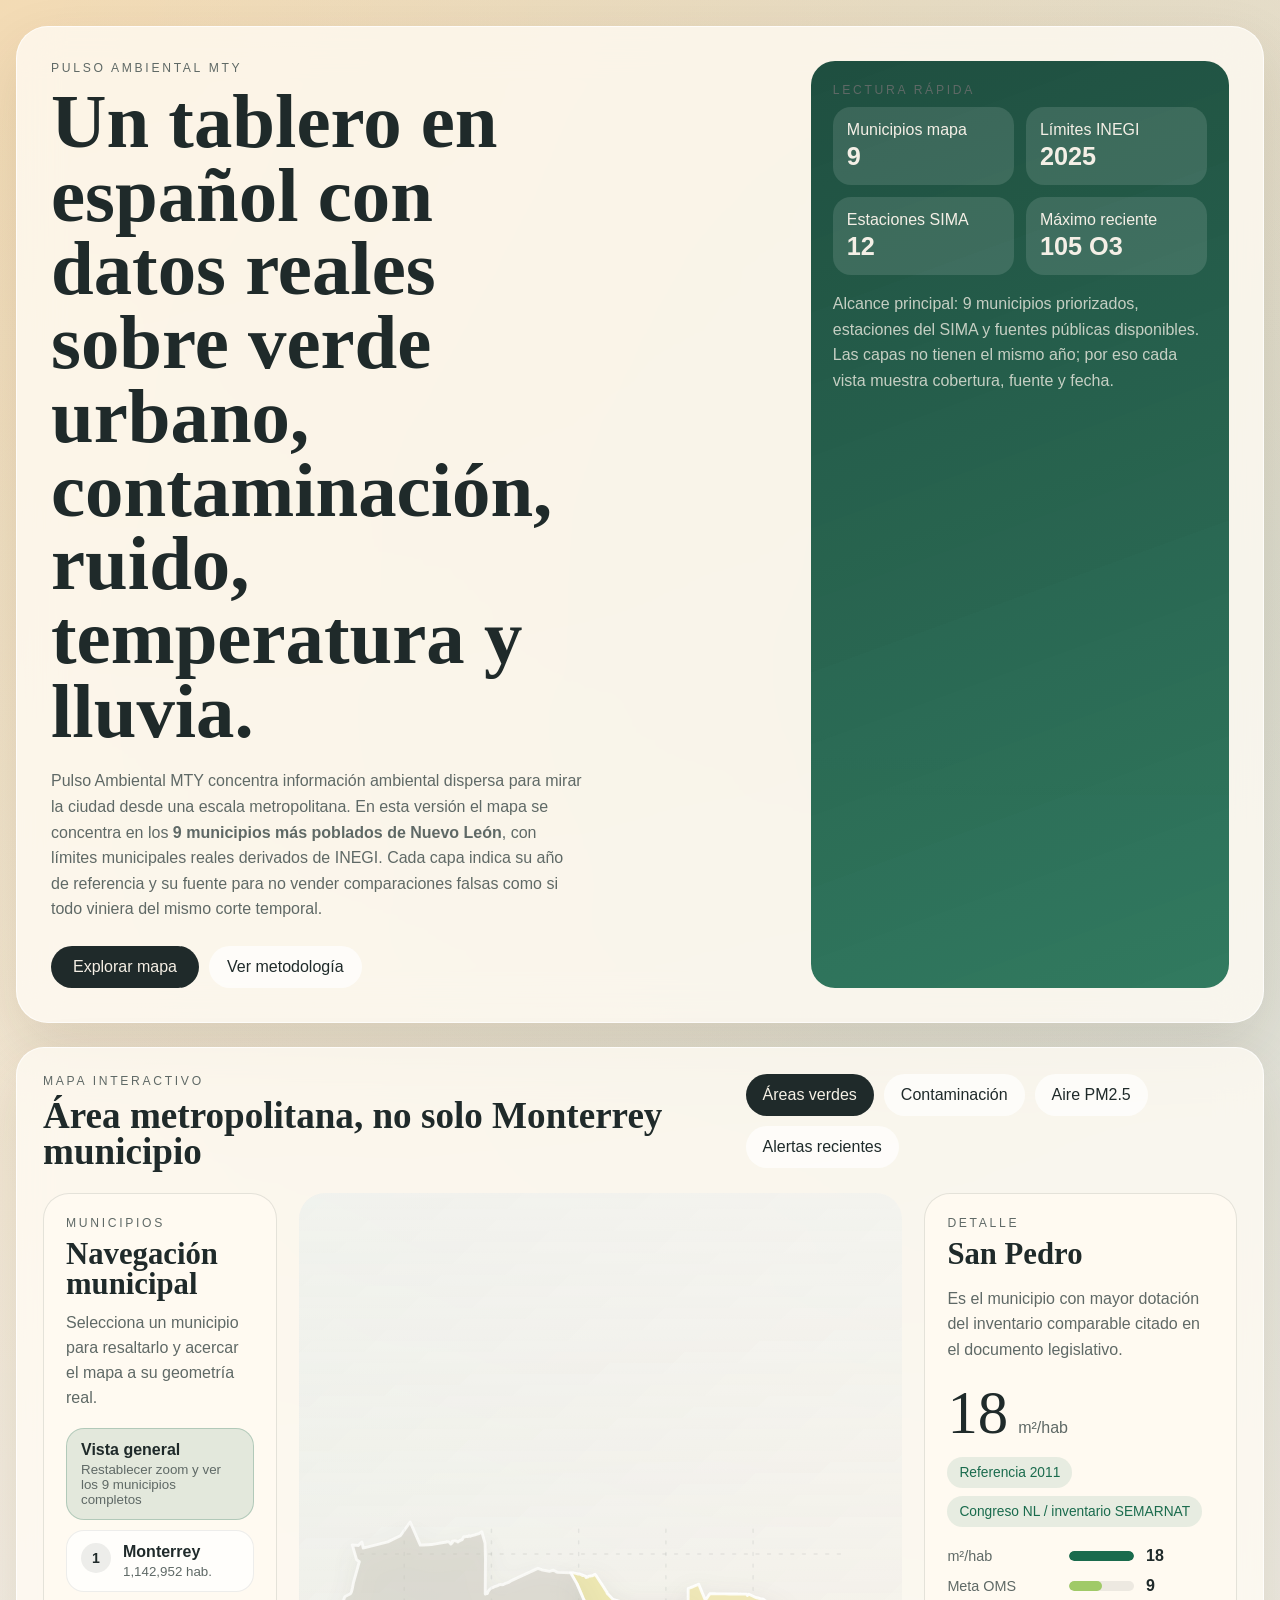
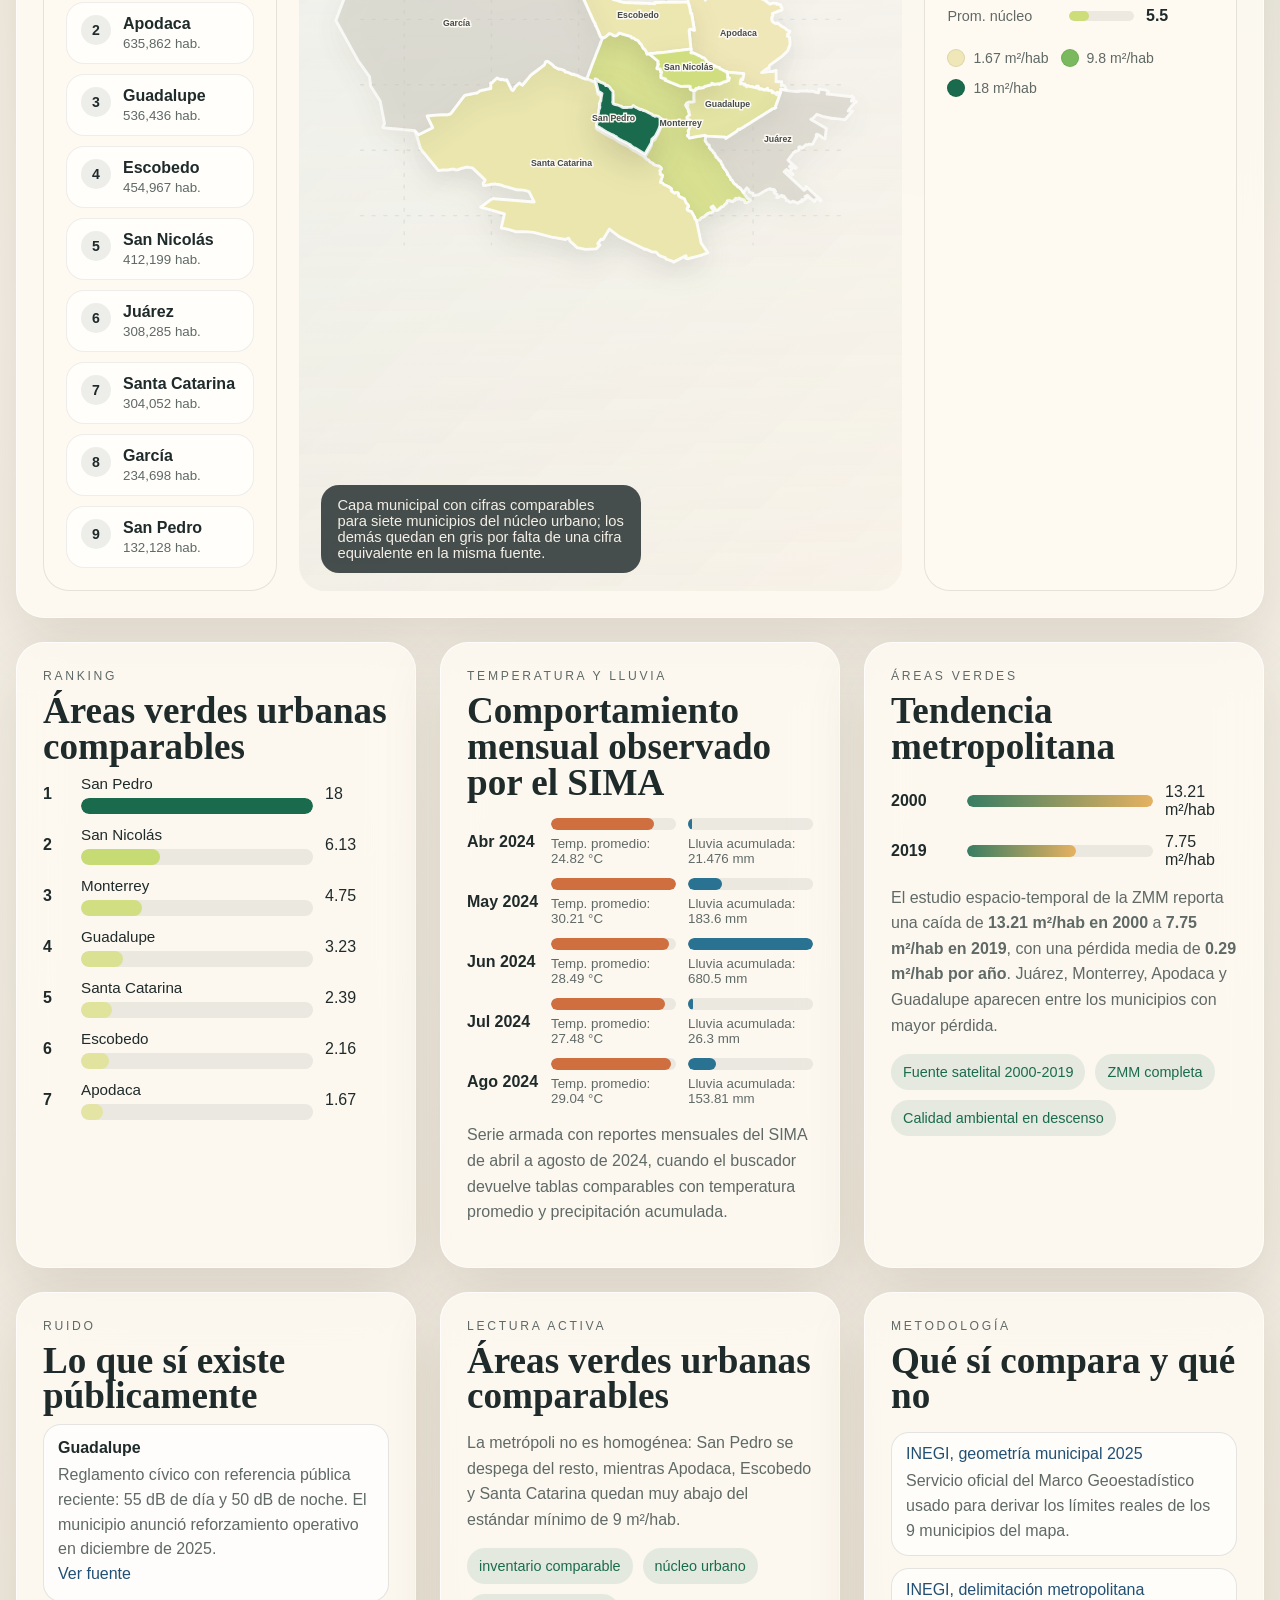
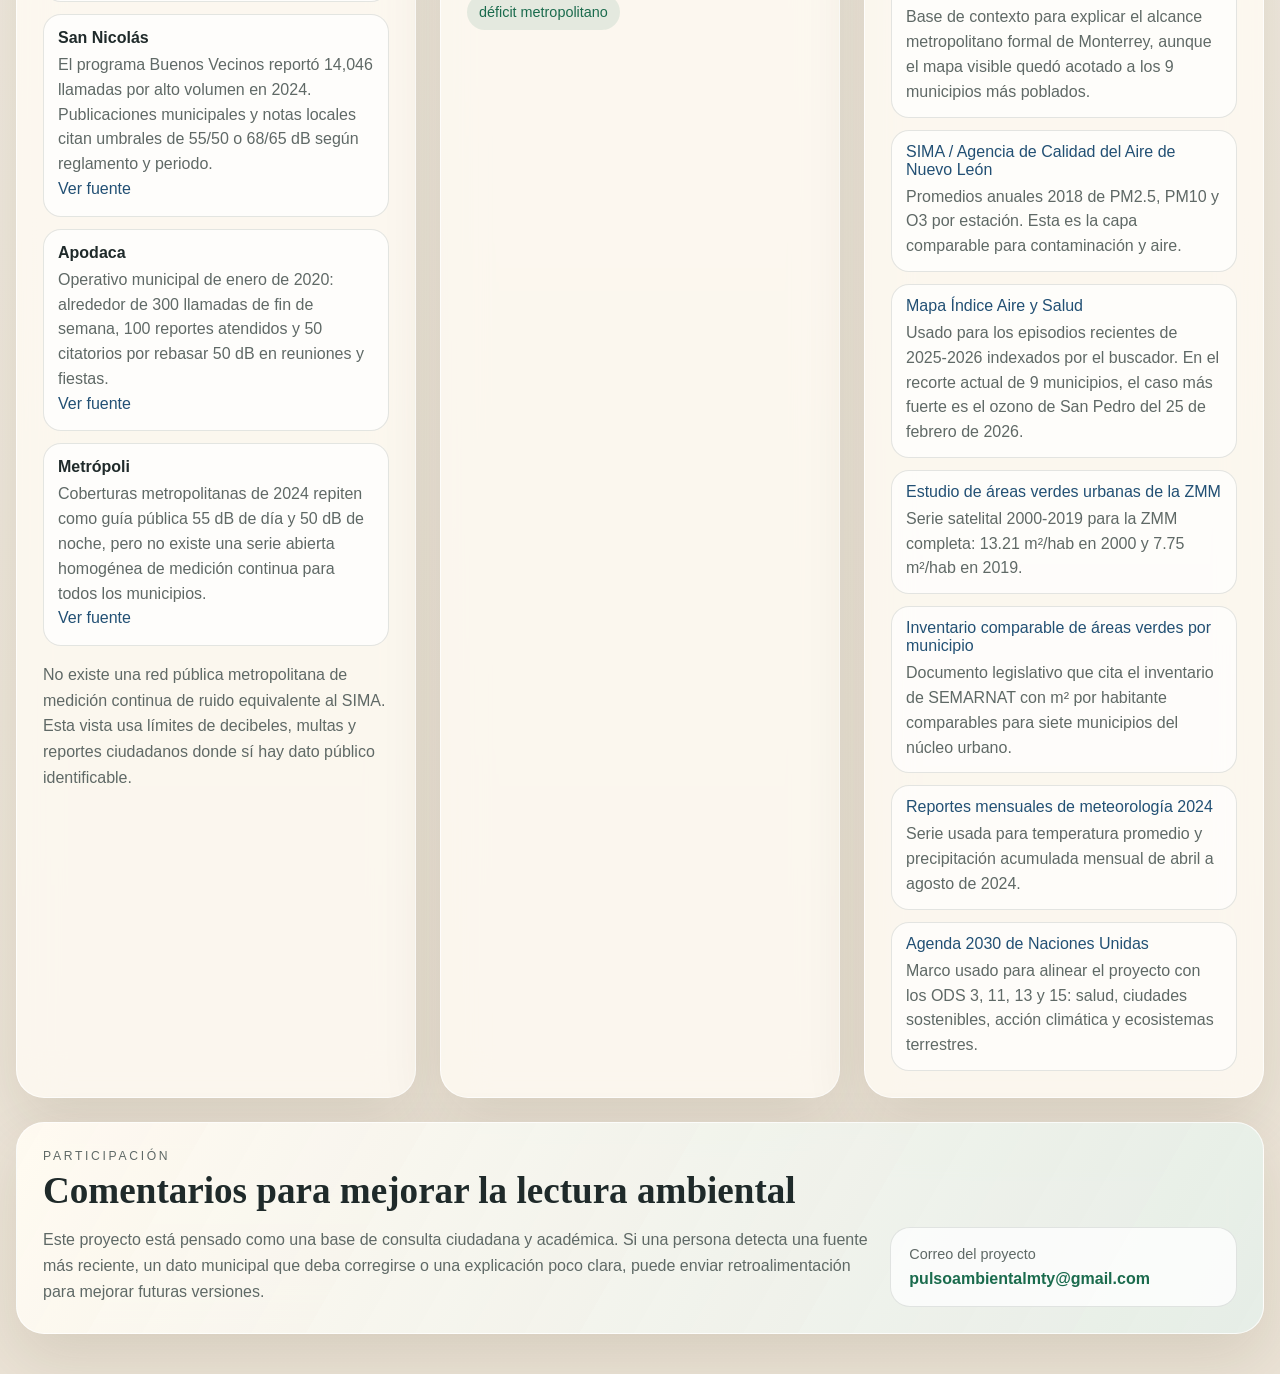
==== index.html @ 2eff6a17 "Publicar Pulso Ambiental MTY" ====
<!DOCTYPE html>
<html lang="es">
  <head>
    <meta charset="UTF-8" />
    <meta name="viewport" content="width=device-width, initial-scale=1.0" />
    <title>Pulso Ambiental MTY</title>
    <link rel="icon" href="data:," />
    <link rel="stylesheet" href="./styles.css" />
  </head>
  <body>
    <div class="page-shell">
      <header class="hero">
        <div class="hero-copy">
          <p class="eyebrow">Pulso Ambiental MTY</p>
          <h1>Un tablero en español con datos reales sobre verde urbano, contaminación, ruido, temperatura y lluvia.</h1>
          <p class="hero-text">
            Pulso Ambiental MTY concentra información ambiental dispersa para mirar la ciudad desde
            una escala metropolitana. En esta versión el mapa se concentra en los
            <strong>9 municipios más poblados de Nuevo León</strong>, con límites municipales reales
            derivados de INEGI. Cada capa indica su año de referencia y su fuente para no vender
            comparaciones falsas como si todo viniera del mismo corte temporal.
          </p>
          <div class="hero-actions">
            <a class="hero-link" href="#mapa">Explorar mapa</a>
            <a class="hero-link hero-link-muted" href="#metodologia">Ver metodología</a>
          </div>
        </div>
        <aside class="hero-panel">
          <p class="panel-label">Lectura rápida</p>
          <div class="snapshot-grid" id="snapshot-grid"></div>
          <p class="snapshot-note">
            Alcance principal: 9 municipios priorizados, estaciones del SIMA y fuentes públicas
            disponibles. Las capas no tienen el mismo año; por eso cada vista muestra cobertura,
            fuente y fecha.
          </p>
        </aside>
      </header>

      <main class="dashboard">
        <section class="card map-section" id="mapa">
          <div class="section-heading">
            <div>
              <p class="section-kicker">Mapa interactivo</p>
              <h2>Área metropolitana, no solo Monterrey municipio</h2>
            </div>
            <div class="metric-switcher">
              <button class="metric-chip is-active" data-layer="greenery">Áreas verdes</button>
              <button class="metric-chip" data-layer="pollution">Contaminación</button>
              <button class="metric-chip" data-layer="air">Aire PM2.5</button>
              <button class="metric-chip" data-layer="alerts">Alertas recientes</button>
            </div>
          </div>

          <div class="map-layout">
            <aside class="municipality-panel">
              <div class="panel-header">
                <p class="section-kicker">Municipios</p>
                <h3>Navegación municipal</h3>
                <p class="panel-copy">
                  Selecciona un municipio para resaltarlo y acercar el mapa a su geometría real.
                </p>
              </div>
              <div class="municipality-list" id="municipality-list"></div>
            </aside>

            <div class="map-frame">
              <svg id="metro-map" viewBox="0 0 780 520" role="img" aria-labelledby="metro-map-title">
                <title id="metro-map-title">
                  Mapa estilizado del área metropolitana de Monterrey con municipios y estaciones del SIMA
                </title>
                <g id="map-viewport">
                  <g class="map-grid">
                    <path d="M60 70 H720" />
                    <path d="M60 160 H720" />
                    <path d="M60 250 H720" />
                    <path d="M60 340 H720" />
                    <path d="M60 430 H720" />
                    <path d="M120 36 V470" />
                    <path d="M240 36 V470" />
                    <path d="M360 36 V470" />
                    <path d="M480 36 V470" />
                    <path d="M600 36 V470" />
                  </g>
                  <g id="municipality-layer"></g>
                  <g id="station-layer"></g>
                  <g id="label-layer"></g>
                </g>
              </svg>
              <div class="map-badge" id="map-badge"></div>
            </div>

            <aside class="detail-panel">
              <div class="detail-header">
                <p class="section-kicker">Detalle</p>
                <h3 id="detail-name"></h3>
                <p id="detail-description"></p>
              </div>
              <div class="detail-value">
                <span id="detail-value"></span>
                <small id="detail-unit"></small>
              </div>
              <div class="detail-meta">
                <div class="meta-chip" id="detail-year"></div>
                <a class="meta-chip meta-link" id="detail-source" href="#" target="_blank" rel="noreferrer">Fuente</a>
              </div>
              <div class="detail-bars" id="detail-bars"></div>
              <div class="legend" id="legend"></div>
            </aside>
          </div>
        </section>

        <section class="insights-grid">
          <article class="card chart-card">
            <div class="section-heading compact">
              <div>
                <p class="section-kicker">Ranking</p>
                <h2 id="ranking-title">Top metropolitano</h2>
              </div>
            </div>
            <div class="rank-list" id="rank-list"></div>
          </article>

          <article class="card chart-card">
            <div class="section-heading compact">
              <div>
                <p class="section-kicker">Temperatura y lluvia</p>
                <h2>Comportamiento mensual observado por el SIMA</h2>
              </div>
            </div>
            <div class="climate-chart" id="climate-chart"></div>
            <p class="chart-note">
              Serie armada con reportes mensuales del SIMA de abril a agosto de 2024, cuando el
              buscador devuelve tablas comparables con temperatura promedio y precipitación acumulada.
            </p>
          </article>

          <article class="card narrative-card">
            <div class="section-heading compact">
              <div>
                <p class="section-kicker">Áreas verdes</p>
                <h2>Tendencia metropolitana</h2>
              </div>
            </div>
            <div class="trend-strip" id="trend-strip"></div>
            <p class="story-copy">
              El estudio espacio-temporal de la ZMM reporta una caída de
              <strong>13.21 m²/hab en 2000</strong> a <strong>7.75 m²/hab en 2019</strong>, con una
              pérdida media de <strong>0.29 m²/hab por año</strong>. Juárez, Monterrey, Apodaca y
              Guadalupe aparecen entre los municipios con mayor pérdida.
            </p>
            <div class="story-tags">
              <span class="story-tag">Fuente satelital 2000-2019</span>
              <span class="story-tag">ZMM completa</span>
              <span class="story-tag">Calidad ambiental en descenso</span>
            </div>
          </article>
        </section>

        <section class="insights-grid secondary-grid">
          <article class="card chart-card">
            <div class="section-heading compact">
              <div>
                <p class="section-kicker">Ruido</p>
                <h2>Lo que sí existe públicamente</h2>
              </div>
            </div>
            <div class="noise-list" id="noise-list"></div>
            <p class="chart-note">
              No existe una red pública metropolitana de medición continua de ruido equivalente al
              SIMA. Esta vista usa límites de decibeles, multas y reportes ciudadanos donde sí hay
              dato público identificable.
            </p>
          </article>

          <article class="card narrative-card">
            <div class="section-heading compact">
              <div>
                <p class="section-kicker">Lectura activa</p>
                <h2 id="story-title">La metrópoli cambia según la capa</h2>
              </div>
            </div>
            <p class="story-copy" id="story-copy"></p>
            <div class="story-tags" id="story-tags"></div>
          </article>

          <article class="card sources-card" id="metodologia">
            <div class="section-heading compact">
              <div>
                <p class="section-kicker">Metodología</p>
              <h2>Qué sí compara y qué no</h2>
              </div>
            </div>
            <ul class="source-list" id="source-list"></ul>
          </article>
        </section>

        <section class="card participation-section" id="participacion">
          <div class="section-heading compact">
            <div>
              <p class="section-kicker">Participación</p>
              <h2>Comentarios para mejorar la lectura ambiental</h2>
            </div>
          </div>
          <div class="participation-grid">
            <p>
              Este proyecto está pensado como una base de consulta ciudadana y académica. Si una
              persona detecta una fuente más reciente, un dato municipal que deba corregirse o una
              explicación poco clara, puede enviar retroalimentación para mejorar futuras versiones.
            </p>
            <div class="contact-card">
              <span>Correo del proyecto</span>
              <a href="mailto:pulsoambientalmty@gmail.com">pulsoambientalmty@gmail.com</a>
            </div>
          </div>
        </section>
      </main>
    </div>

    <script src="./metro9-data.js"></script>
    <script src="./app.js"></script>
  </body>
</html>
---- styles.css ----
:root {
  --bg: #efe7d8;
  --surface: rgba(255, 251, 244, 0.78);
  --surface-strong: #fffaf1;
  --ink: #1f2a2a;
  --muted: #5f6966;
  --line: rgba(34, 48, 45, 0.12);
  --shadow: 0 24px 60px rgba(63, 46, 20, 0.12);
  --forest: #1a6b4d;
  --soil: #bc6d3c;
  --sky: #2a7292;
  --storm: #225074;
}

* {
  box-sizing: border-box;
}

html {
  scroll-behavior: smooth;
}

body {
  margin: 0;
  min-height: 100vh;
  font-family: "Avenir Next", "Trebuchet MS", sans-serif;
  color: var(--ink);
  background:
    radial-gradient(circle at top left, rgba(255, 196, 107, 0.28), transparent 34%),
    radial-gradient(circle at right 15% top 14%, rgba(55, 135, 160, 0.14), transparent 30%),
    linear-gradient(180deg, #efe4d1 0%, #f4efe6 42%, #ebe3d6 100%);
}

a,
button {
  font: inherit;
}

.page-shell {
  width: min(1260px, calc(100% - 32px));
  margin: 0 auto;
  padding: 26px 0 40px;
}

.hero,
.card {
  backdrop-filter: blur(22px);
  -webkit-backdrop-filter: blur(22px);
  background: var(--surface);
  border: 1px solid rgba(255, 255, 255, 0.72);
  box-shadow: var(--shadow);
}

.hero {
  display: grid;
  grid-template-columns: minmax(0, 1.4fr) minmax(300px, 0.8fr);
  gap: 28px;
  padding: 34px;
  border-radius: 32px;
}

.eyebrow,
.section-kicker,
.panel-label {
  margin: 0 0 10px;
  text-transform: uppercase;
  letter-spacing: 0.22em;
  font-size: 0.76rem;
  color: var(--muted);
}

h1,
h2,
h3 {
  margin: 0;
  font-family: "Iowan Old Style", "Palatino Linotype", "Book Antiqua", serif;
  font-weight: 700;
  line-height: 0.96;
}

h1 {
  font-size: clamp(2.8rem, 6vw, 5.1rem);
  max-width: 13ch;
}

h2 {
  font-size: clamp(1.8rem, 2.9vw, 2.6rem);
}

h3 {
  font-size: clamp(1.7rem, 2.4vw, 2.3rem);
}

.hero-text,
.snapshot-note,
.story-copy,
#detail-description,
.chart-note {
  color: var(--muted);
  line-height: 1.6;
}

.hero-text {
  max-width: 60ch;
  margin: 20px 0 0;
}

.hero-actions,
.metric-switcher,
.story-tags {
  display: flex;
  flex-wrap: wrap;
  gap: 10px;
}

.hero-actions {
  margin-top: 24px;
}

.hero-link {
  display: inline-flex;
  align-items: center;
  justify-content: center;
  min-width: 148px;
  padding: 12px 18px;
  border-radius: 999px;
  background: var(--ink);
  color: #f5efe5;
  text-decoration: none;
  transition: transform 180ms ease, opacity 180ms ease;
}

.hero-link:hover,
.hero-link:focus-visible {
  transform: translateY(-1px);
}

.hero-link-muted {
  background: rgba(255, 255, 255, 0.7);
  color: var(--ink);
}

.hero-panel {
  padding: 22px;
  border-radius: 24px;
  background:
    linear-gradient(160deg, rgba(26, 75, 60, 0.98), rgba(32, 111, 83, 0.92)),
    linear-gradient(180deg, rgba(255, 255, 255, 0.14), rgba(255, 255, 255, 0));
  color: #f4efe6;
}

.snapshot-grid {
  display: grid;
  grid-template-columns: repeat(2, minmax(0, 1fr));
  gap: 12px;
}

.snapshot-tile {
  padding: 14px;
  border-radius: 18px;
  background: rgba(255, 255, 255, 0.12);
}

.snapshot-tile strong {
  display: block;
  margin-top: 3px;
  font-size: 1.58rem;
}

.snapshot-note {
  margin-bottom: 0;
  color: rgba(244, 239, 230, 0.78);
}

.dashboard {
  margin-top: 24px;
  display: grid;
  gap: 24px;
}

.card {
  padding: 26px;
  border-radius: 28px;
}

.section-heading {
  display: flex;
  justify-content: space-between;
  gap: 18px;
  align-items: flex-start;
}

.section-heading.compact {
  margin-bottom: 10px;
}

.metric-chip {
  padding: 11px 16px;
  border-radius: 999px;
  border: 1px solid transparent;
  background: rgba(255, 255, 255, 0.7);
  color: var(--ink);
  cursor: pointer;
  transition: transform 180ms ease, background 180ms ease, border-color 180ms ease;
}

.metric-chip:hover,
.metric-chip:focus-visible {
  transform: translateY(-1px);
  border-color: rgba(31, 42, 42, 0.16);
}

.metric-chip.is-active {
  background: var(--ink);
  color: #f6f1e6;
}

.map-layout {
  display: grid;
  grid-template-columns: minmax(220px, 0.42fr) minmax(0, 1.08fr) minmax(300px, 0.56fr);
  gap: 22px;
  margin-top: 24px;
}

.municipality-panel {
  border-radius: 26px;
  padding: 22px;
  background: var(--surface-strong);
  border: 1px solid var(--line);
}

.panel-header {
  margin-bottom: 18px;
}

.panel-copy {
  margin: 12px 0 0;
  color: var(--muted);
  line-height: 1.55;
}

.municipality-list {
  display: grid;
  gap: 10px;
}

.municipality-button {
  display: grid;
  grid-template-columns: 30px minmax(0, 1fr);
  gap: 12px;
  width: 100%;
  padding: 12px 14px;
  border-radius: 18px;
  border: 1px solid rgba(31, 42, 42, 0.08);
  background: rgba(255, 255, 255, 0.72);
  color: var(--ink);
  text-align: left;
  cursor: pointer;
  transition: transform 180ms ease, border-color 180ms ease, background 180ms ease;
}

.municipality-button:hover,
.municipality-button:focus-visible {
  transform: translateY(-1px);
  border-color: rgba(31, 42, 42, 0.18);
}

.municipality-button.is-active {
  background: rgba(26, 107, 77, 0.12);
  border-color: rgba(26, 107, 77, 0.24);
}

.municipality-button.is-overview {
  grid-template-columns: 1fr;
}

.municipality-rank {
  display: inline-flex;
  align-items: center;
  justify-content: center;
  width: 30px;
  height: 30px;
  border-radius: 999px;
  background: rgba(31, 42, 42, 0.08);
  font-size: 0.88rem;
  font-weight: 700;
}

.municipality-meta strong,
.municipality-meta small {
  display: block;
}

.municipality-meta small {
  margin-top: 3px;
  color: var(--muted);
}

.map-frame {
  position: relative;
  min-height: 540px;
  padding: 18px;
  border-radius: 26px;
  background:
    linear-gradient(180deg, rgba(255, 255, 255, 0.48), rgba(255, 255, 255, 0.12)),
    linear-gradient(135deg, rgba(191, 204, 198, 0.4), rgba(232, 221, 201, 0.3));
  overflow: hidden;
}

#metro-map {
  width: 100%;
  height: 100%;
}

#map-viewport {
  transform-origin: 0 0;
  transition: transform 260ms ease;
}

.map-grid path {
  stroke: rgba(40, 46, 45, 0.08);
  stroke-width: 2;
  fill: none;
  stroke-linecap: round;
  stroke-dasharray: 4 12;
}

#municipality-layer path {
  stroke: rgba(255, 255, 255, 0.88);
  stroke-width: 4;
  stroke-linejoin: round;
  cursor: pointer;
  transition: transform 180ms ease, opacity 180ms ease, filter 180ms ease;
  filter: drop-shadow(0 14px 18px rgba(57, 58, 45, 0.12));
}

#municipality-layer path:hover,
#municipality-layer path.is-selected,
#municipality-layer path.is-focused {
  transform: translateY(-4px);
  filter: drop-shadow(0 18px 22px rgba(57, 58, 45, 0.18));
}

#municipality-layer path.is-focused {
  stroke: rgba(31, 42, 42, 0.84);
  stroke-width: 6;
}

#station-layer circle {
  cursor: pointer;
  stroke: rgba(255, 255, 255, 0.95);
  stroke-width: 3;
  filter: drop-shadow(0 10px 18px rgba(31, 42, 42, 0.2));
  transition: transform 180ms ease, opacity 180ms ease;
}

#station-layer circle:hover,
#station-layer circle.is-selected {
  transform: scale(1.1);
}

#station-layer text {
  fill: rgba(31, 42, 42, 0.82);
  font-size: 11px;
  font-weight: 700;
  text-anchor: middle;
  paint-order: stroke;
  stroke: rgba(255, 251, 244, 0.92);
  stroke-width: 3px;
}

#label-layer text {
  fill: rgba(31, 42, 42, 0.84);
  font-size: 12px;
  font-weight: 700;
  text-anchor: middle;
  paint-order: stroke;
  stroke: rgba(255, 251, 244, 0.96);
  stroke-width: 4px;
}

.map-badge {
  position: absolute;
  left: 22px;
  bottom: 18px;
  max-width: 320px;
  padding: 12px 16px;
  border-radius: 18px;
  background: rgba(31, 42, 42, 0.82);
  color: #f4efe6;
  font-size: 0.92rem;
}

.detail-panel {
  border-radius: 26px;
  padding: 22px;
  background: var(--surface-strong);
  border: 1px solid var(--line);
}

.detail-value {
  display: flex;
  align-items: baseline;
  gap: 10px;
  margin: 20px 0 14px;
}

#detail-value {
  font-family: "Iowan Old Style", "Palatino Linotype", "Book Antiqua", serif;
  font-size: 3.8rem;
  line-height: 1;
}

#detail-unit {
  font-size: 1rem;
  color: var(--muted);
}

.detail-meta {
  display: flex;
  flex-wrap: wrap;
  gap: 8px;
  margin-bottom: 20px;
}

.meta-chip {
  padding: 8px 12px;
  border-radius: 999px;
  background: rgba(26, 107, 77, 0.1);
  color: var(--forest);
  font-size: 0.86rem;
}

.meta-link {
  text-decoration: none;
}

.detail-bars {
  display: grid;
  gap: 12px;
}

.metric-row {
  display: grid;
  grid-template-columns: 110px minmax(0, 1fr) 68px;
  gap: 12px;
  align-items: center;
}

.metric-row span {
  font-size: 0.9rem;
  color: var(--muted);
}

.bar-track {
  height: 10px;
  border-radius: 999px;
  background: rgba(28, 45, 40, 0.08);
  overflow: hidden;
}

.bar-fill {
  height: 100%;
  border-radius: inherit;
}

.legend {
  margin-top: 24px;
  display: flex;
  gap: 12px;
  align-items: center;
  flex-wrap: wrap;
}

.legend-step {
  display: flex;
  align-items: center;
  gap: 8px;
  color: var(--muted);
  font-size: 0.88rem;
}

.legend-swatch {
  width: 18px;
  height: 18px;
  border-radius: 999px;
  border: 1px solid rgba(0, 0, 0, 0.08);
}

.insights-grid {
  display: grid;
  grid-template-columns: repeat(3, minmax(0, 1fr));
  gap: 24px;
}

.secondary-grid .sources-card {
  min-height: 100%;
}

.rank-list,
.noise-list,
.source-list {
  display: grid;
  gap: 12px;
}

.rank-item {
  display: grid;
  grid-template-columns: 26px minmax(0, 1fr) 64px;
  gap: 12px;
  align-items: center;
}

.rank-meta {
  display: grid;
  gap: 6px;
}

.rank-meta span {
  color: var(--ink);
  font-size: 0.95rem;
}

.rank-bar {
  height: 16px;
  border-radius: 999px;
  background: rgba(28, 45, 40, 0.08);
  overflow: hidden;
}

.rank-bar-fill {
  height: 100%;
  border-radius: inherit;
}

.climate-chart {
  margin-top: 18px;
  display: grid;
  gap: 12px;
}

.climate-row {
  display: grid;
  grid-template-columns: 72px 1fr;
  gap: 12px;
  align-items: center;
}

.climate-bars {
  display: grid;
  grid-template-columns: minmax(0, 1fr) minmax(0, 1fr);
  gap: 12px;
}

.climate-bar {
  display: grid;
  gap: 6px;
}

.climate-bar-track {
  height: 12px;
  border-radius: 999px;
  background: rgba(28, 45, 40, 0.08);
  overflow: hidden;
}

.climate-bar-fill {
  height: 100%;
  border-radius: inherit;
}

.climate-bar small {
  color: var(--muted);
}

.trend-strip {
  margin-top: 18px;
  display: grid;
  gap: 14px;
}

.trend-step {
  display: grid;
  grid-template-columns: 64px 1fr 72px;
  gap: 12px;
  align-items: center;
}

.trend-line {
  position: relative;
  height: 12px;
  border-radius: 999px;
  background: rgba(28, 45, 40, 0.08);
  overflow: hidden;
}

.trend-line::after {
  content: "";
  position: absolute;
  inset: 0;
  width: var(--fill-width);
  background: linear-gradient(90deg, rgba(26, 107, 77, 0.86), rgba(229, 168, 76, 0.86));
  border-radius: inherit;
}

.noise-card {
  padding: 14px;
  border-radius: 18px;
  background: rgba(255, 255, 255, 0.7);
  border: 1px solid var(--line);
}

.noise-card strong {
  display: block;
  margin-bottom: 6px;
}

.noise-card p {
  margin: 0;
  color: var(--muted);
  line-height: 1.55;
}

.noise-card a {
  color: var(--storm);
  text-decoration: none;
}

.story-tag {
  padding: 10px 12px;
  border-radius: 999px;
  background: rgba(26, 107, 77, 0.1);
  color: var(--forest);
  font-size: 0.9rem;
}

.source-list {
  margin: 18px 0 0;
  padding: 0;
  list-style: none;
}

.source-list li {
  padding: 12px 14px;
  border-radius: 18px;
  background: rgba(255, 255, 255, 0.66);
  border: 1px solid var(--line);
}

.source-list a {
  color: var(--storm);
  text-decoration: none;
}

.source-list p {
  margin: 6px 0 0;
  color: var(--muted);
  line-height: 1.55;
}

.participation-section {
  background:
    linear-gradient(120deg, rgba(255, 250, 241, 0.88), rgba(224, 235, 229, 0.78)),
    var(--surface);
}

.participation-grid {
  display: grid;
  grid-template-columns: minmax(0, 1fr) minmax(260px, 0.42fr);
  gap: 22px;
  align-items: stretch;
  margin-top: 18px;
}

.participation-grid p {
  margin: 0;
  color: var(--muted);
  line-height: 1.65;
}

.contact-card {
  display: grid;
  gap: 8px;
  align-content: center;
  padding: 18px;
  border-radius: 20px;
  background: rgba(255, 255, 255, 0.76);
  border: 1px solid var(--line);
}

.contact-card span {
  color: var(--muted);
  font-size: 0.9rem;
}

.contact-card a {
  color: var(--forest);
  font-weight: 700;
  text-decoration: none;
  overflow-wrap: anywhere;
}

@media (max-width: 1100px) {
  .hero,
  .map-layout,
  .insights-grid,
  .participation-grid {
    grid-template-columns: 1fr;
  }
}

@media (max-width: 700px) {
  .page-shell {
    width: min(100% - 20px, 1260px);
    padding-top: 18px;
  }

  .hero,
  .card {
    padding: 20px;
    border-radius: 24px;
  }

  .map-frame {
    min-height: 340px;
    padding: 10px;
  }

  #detail-value {
    font-size: 3rem;
  }

  .metric-row,
  .rank-item {
    grid-template-columns: 88px minmax(0, 1fr) 56px;
  }

  .climate-row {
    grid-template-columns: 1fr;
  }

  .climate-bars {
    grid-template-columns: 1fr;
  }
}
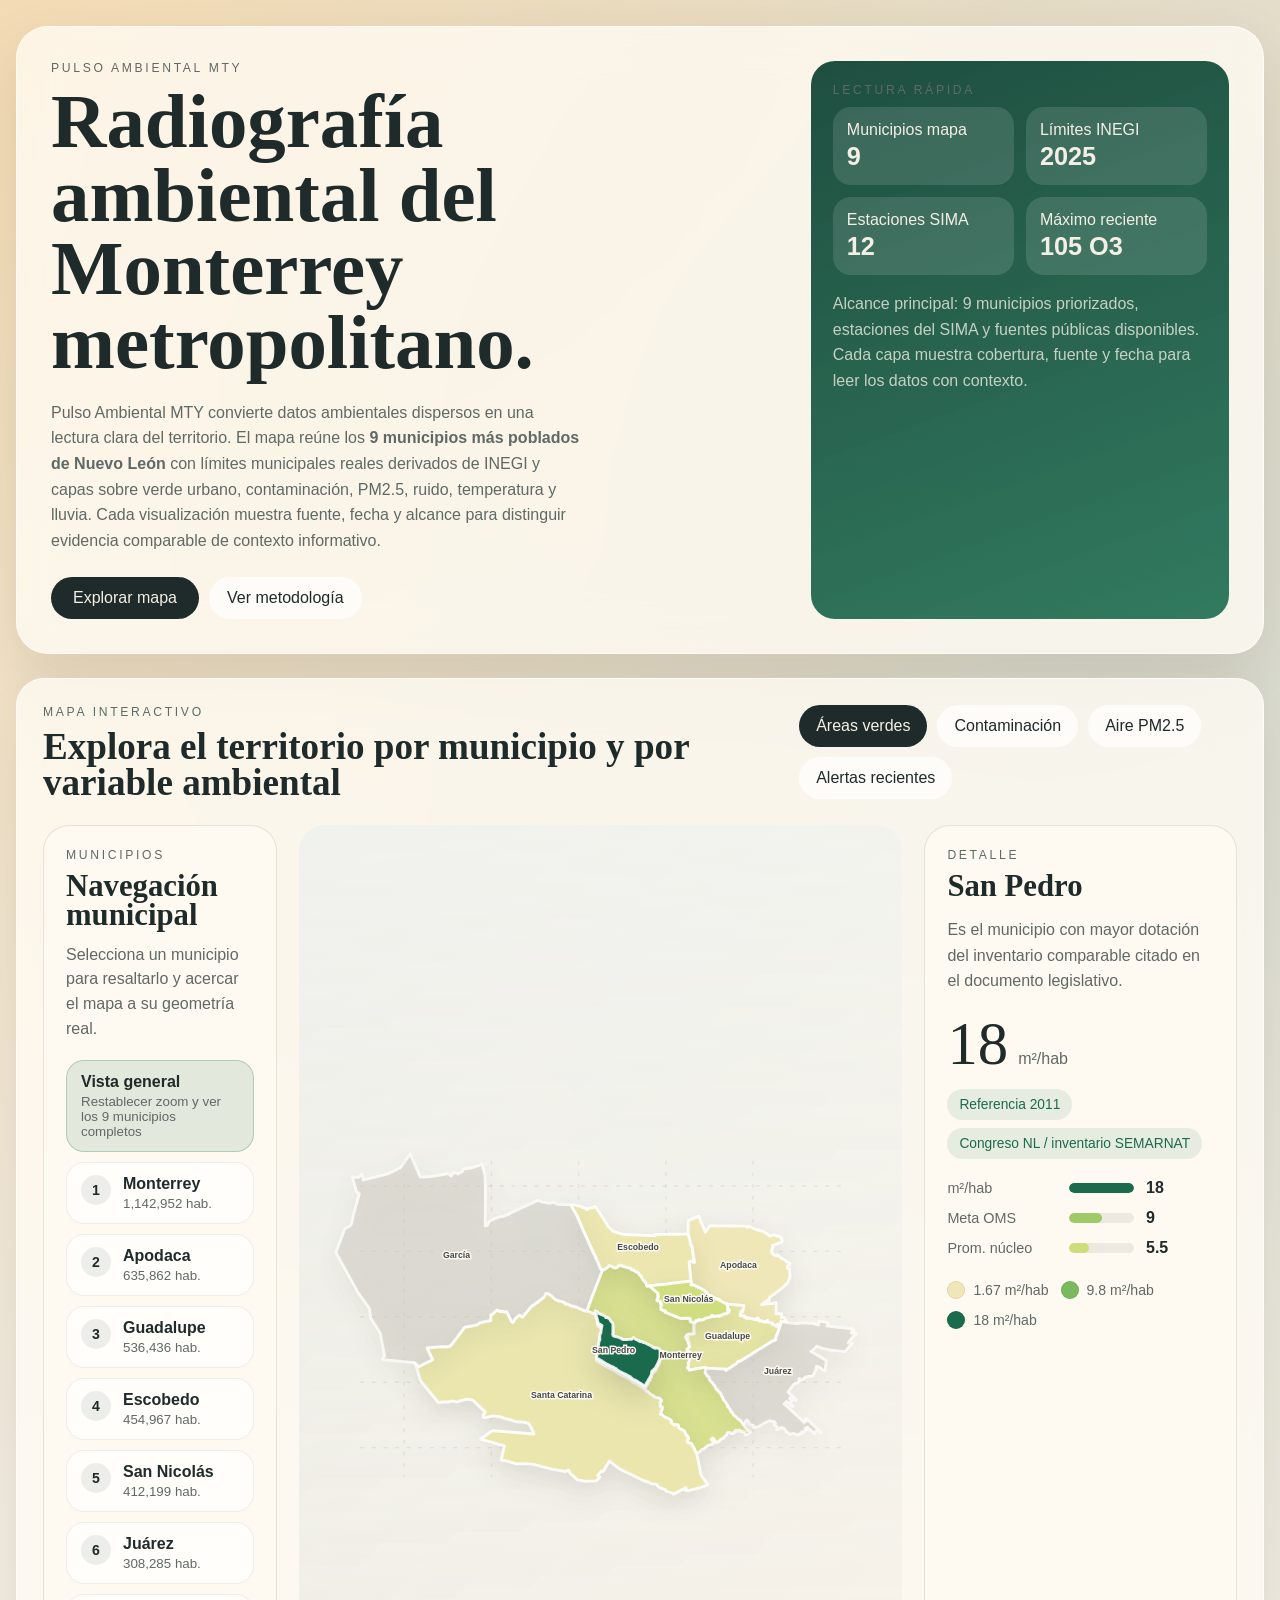
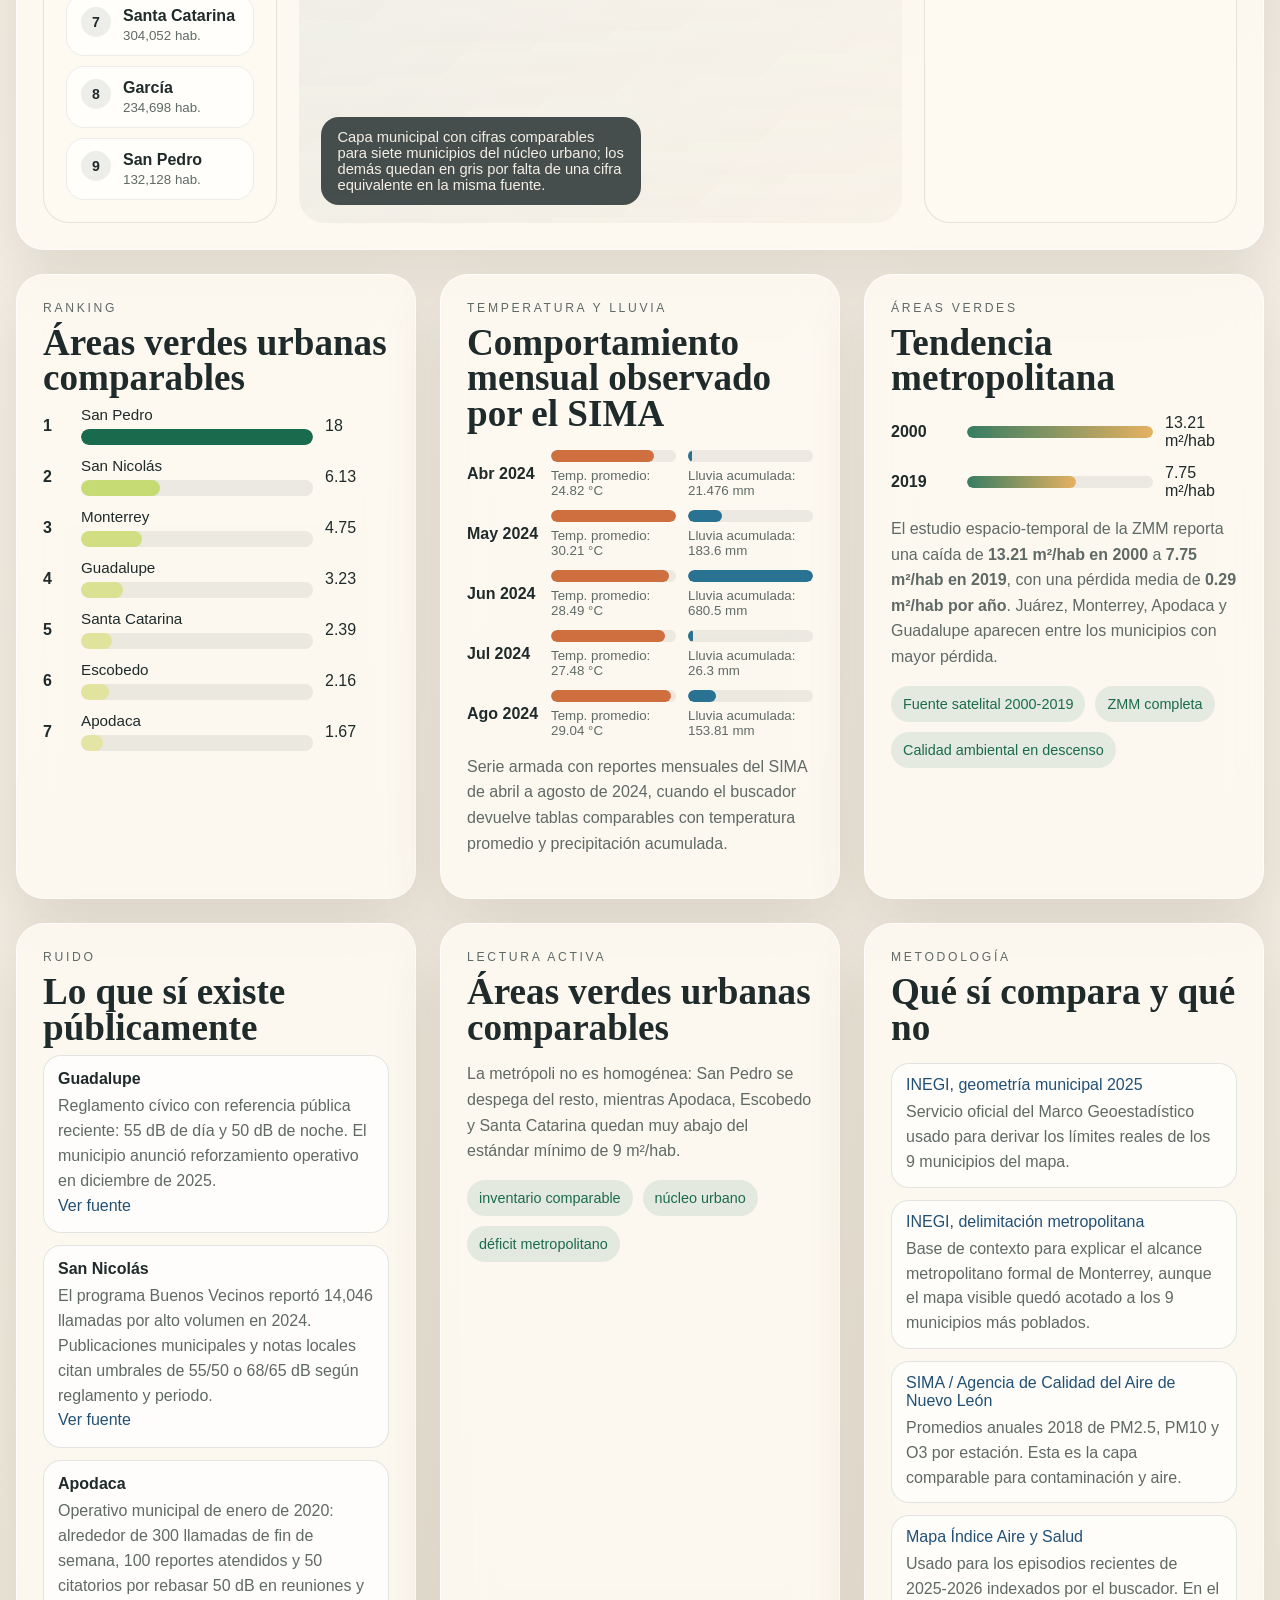
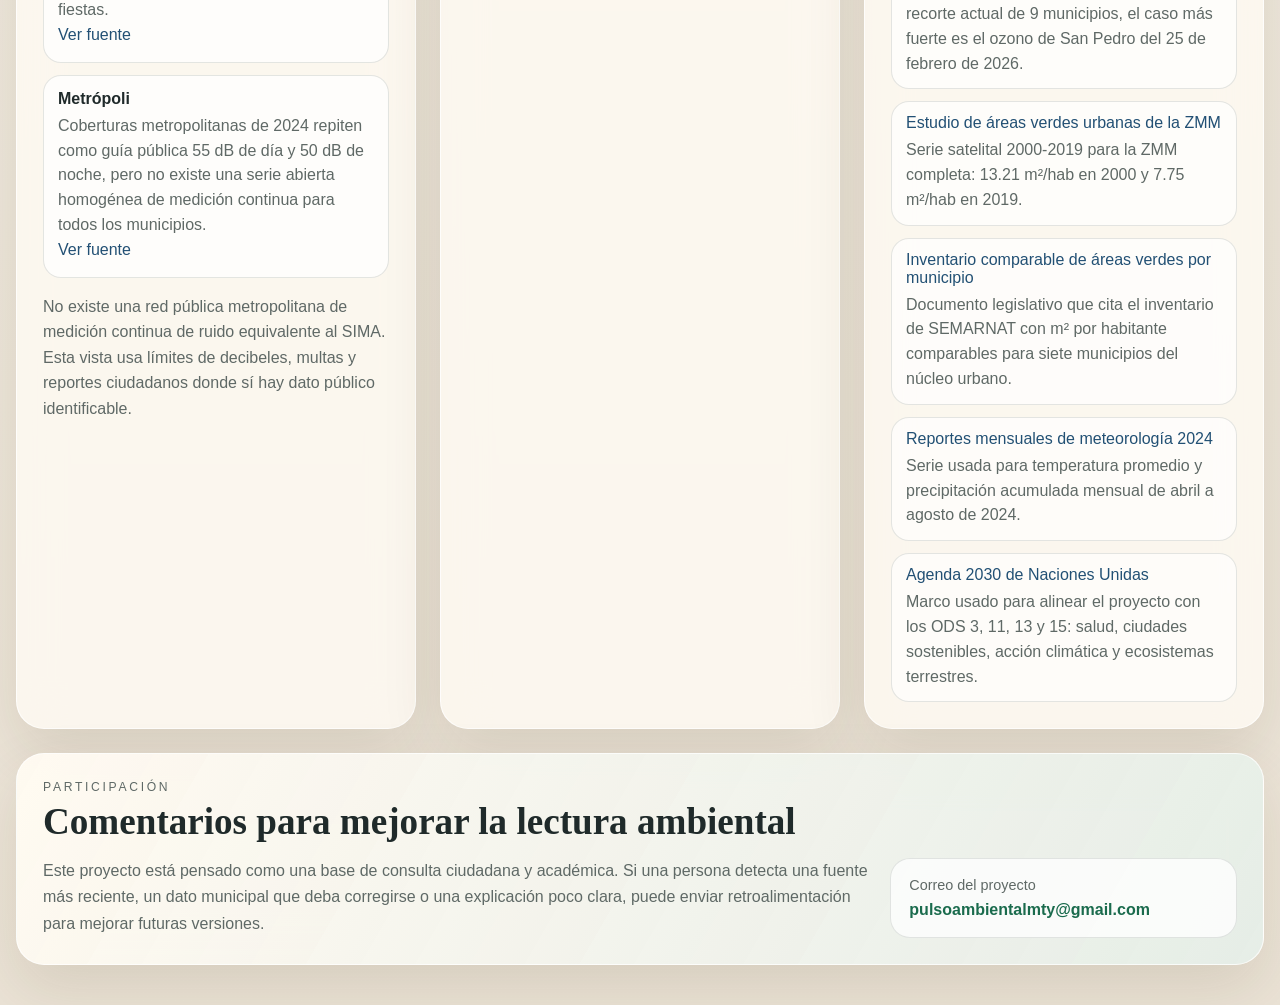
==== commit 0d82e2b5: "Mejorar redaccion del hero" ====
--- a/index.html
+++ b/index.html
@@ -12,13 +12,13 @@
       <header class="hero">
         <div class="hero-copy">
           <p class="eyebrow">Pulso Ambiental MTY</p>
-          <h1>Un tablero en español con datos reales sobre verde urbano, contaminación, ruido, temperatura y lluvia.</h1>
+          <h1>Radiografía ambiental del Monterrey metropolitano.</h1>
           <p class="hero-text">
-            Pulso Ambiental MTY concentra información ambiental dispersa para mirar la ciudad desde
-            una escala metropolitana. En esta versión el mapa se concentra en los
-            <strong>9 municipios más poblados de Nuevo León</strong>, con límites municipales reales
-            derivados de INEGI. Cada capa indica su año de referencia y su fuente para no vender
-            comparaciones falsas como si todo viniera del mismo corte temporal.
+            Pulso Ambiental MTY convierte datos ambientales dispersos en una lectura clara del
+            territorio. El mapa reúne los <strong>9 municipios más poblados de Nuevo León</strong>
+            con límites municipales reales derivados de INEGI y capas sobre verde urbano,
+            contaminación, PM2.5, ruido, temperatura y lluvia. Cada visualización muestra fuente,
+            fecha y alcance para distinguir evidencia comparable de contexto informativo.
           </p>
           <div class="hero-actions">
             <a class="hero-link" href="#mapa">Explorar mapa</a>
@@ -30,8 +30,8 @@
           <div class="snapshot-grid" id="snapshot-grid"></div>
           <p class="snapshot-note">
             Alcance principal: 9 municipios priorizados, estaciones del SIMA y fuentes públicas
-            disponibles. Las capas no tienen el mismo año; por eso cada vista muestra cobertura,
-            fuente y fecha.
+            disponibles. Cada capa muestra cobertura, fuente y fecha para leer los datos con
+            contexto.
           </p>
         </aside>
       </header>
@@ -41,7 +41,7 @@
           <div class="section-heading">
             <div>
               <p class="section-kicker">Mapa interactivo</p>
-              <h2>Área metropolitana, no solo Monterrey municipio</h2>
+              <h2>Explora el territorio por municipio y por variable ambiental</h2>
             </div>
             <div class="metric-switcher">
               <button class="metric-chip is-active" data-layer="greenery">Áreas verdes</button>
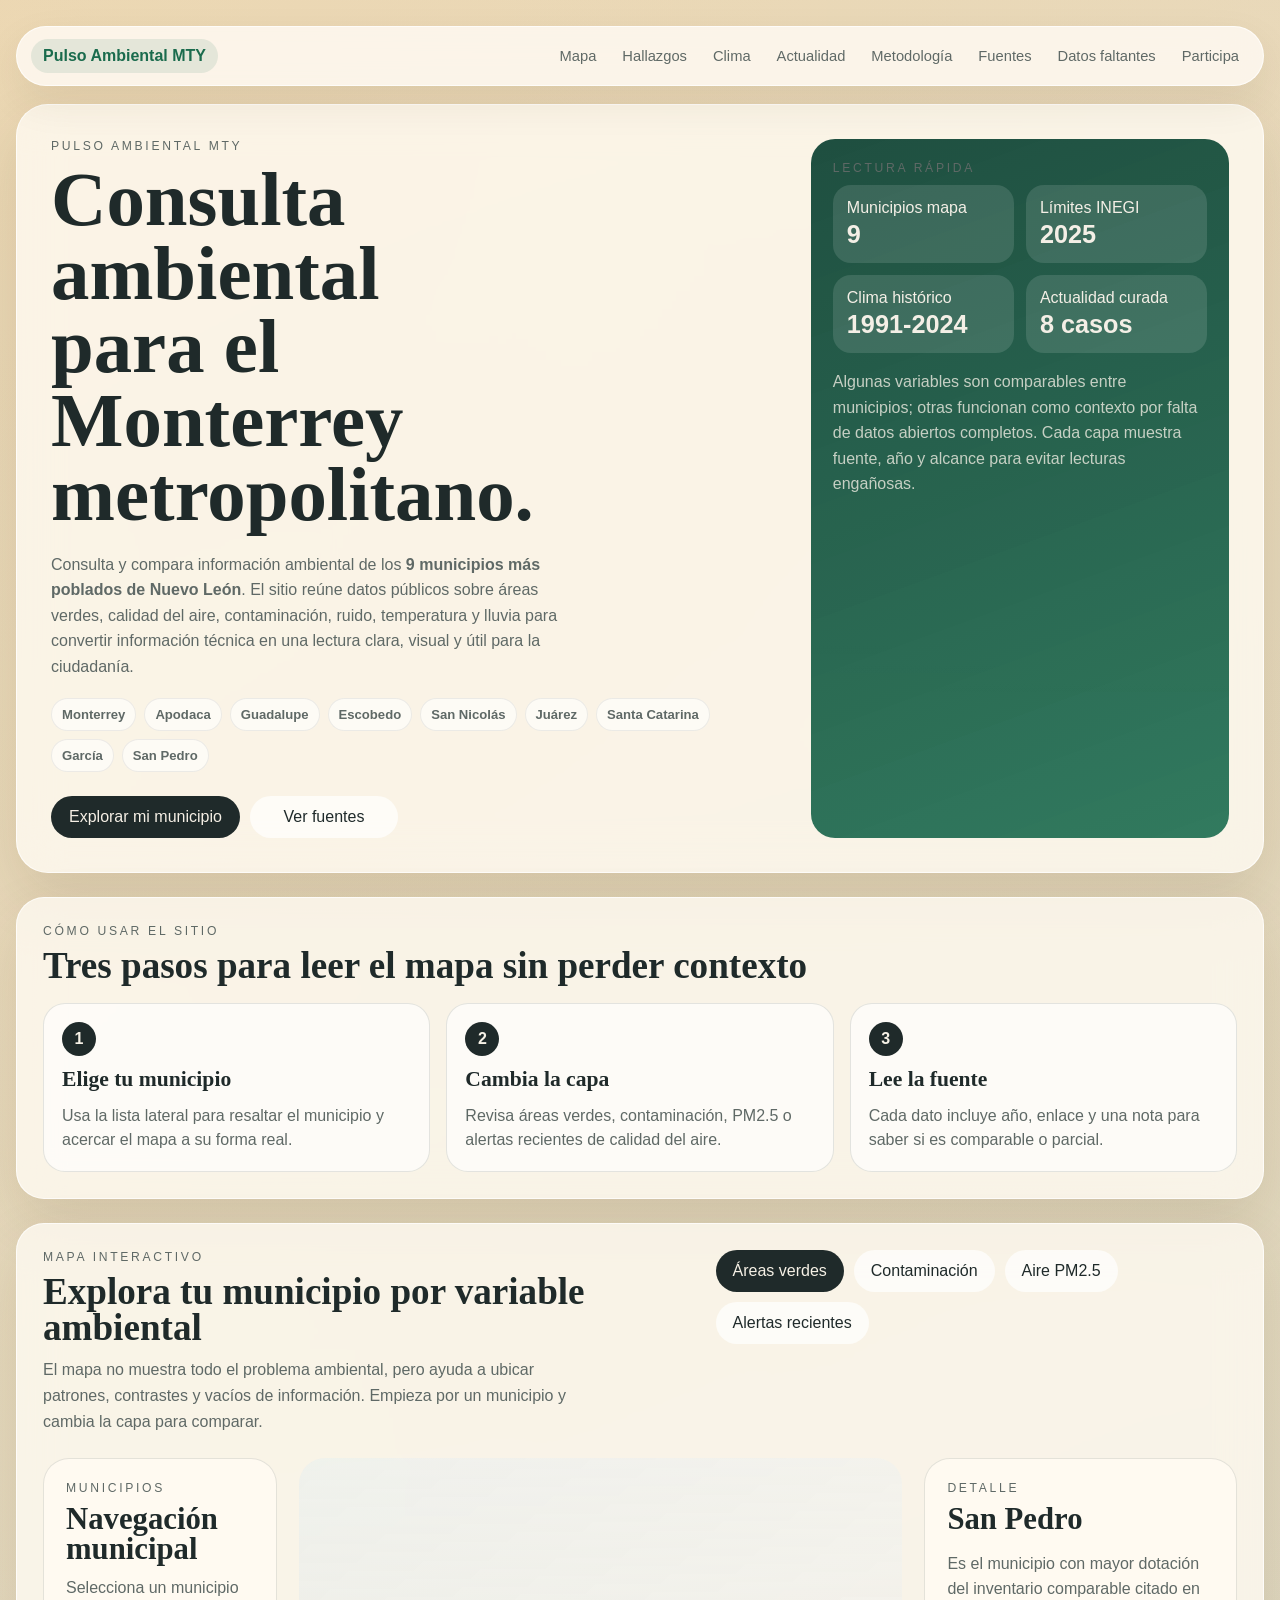
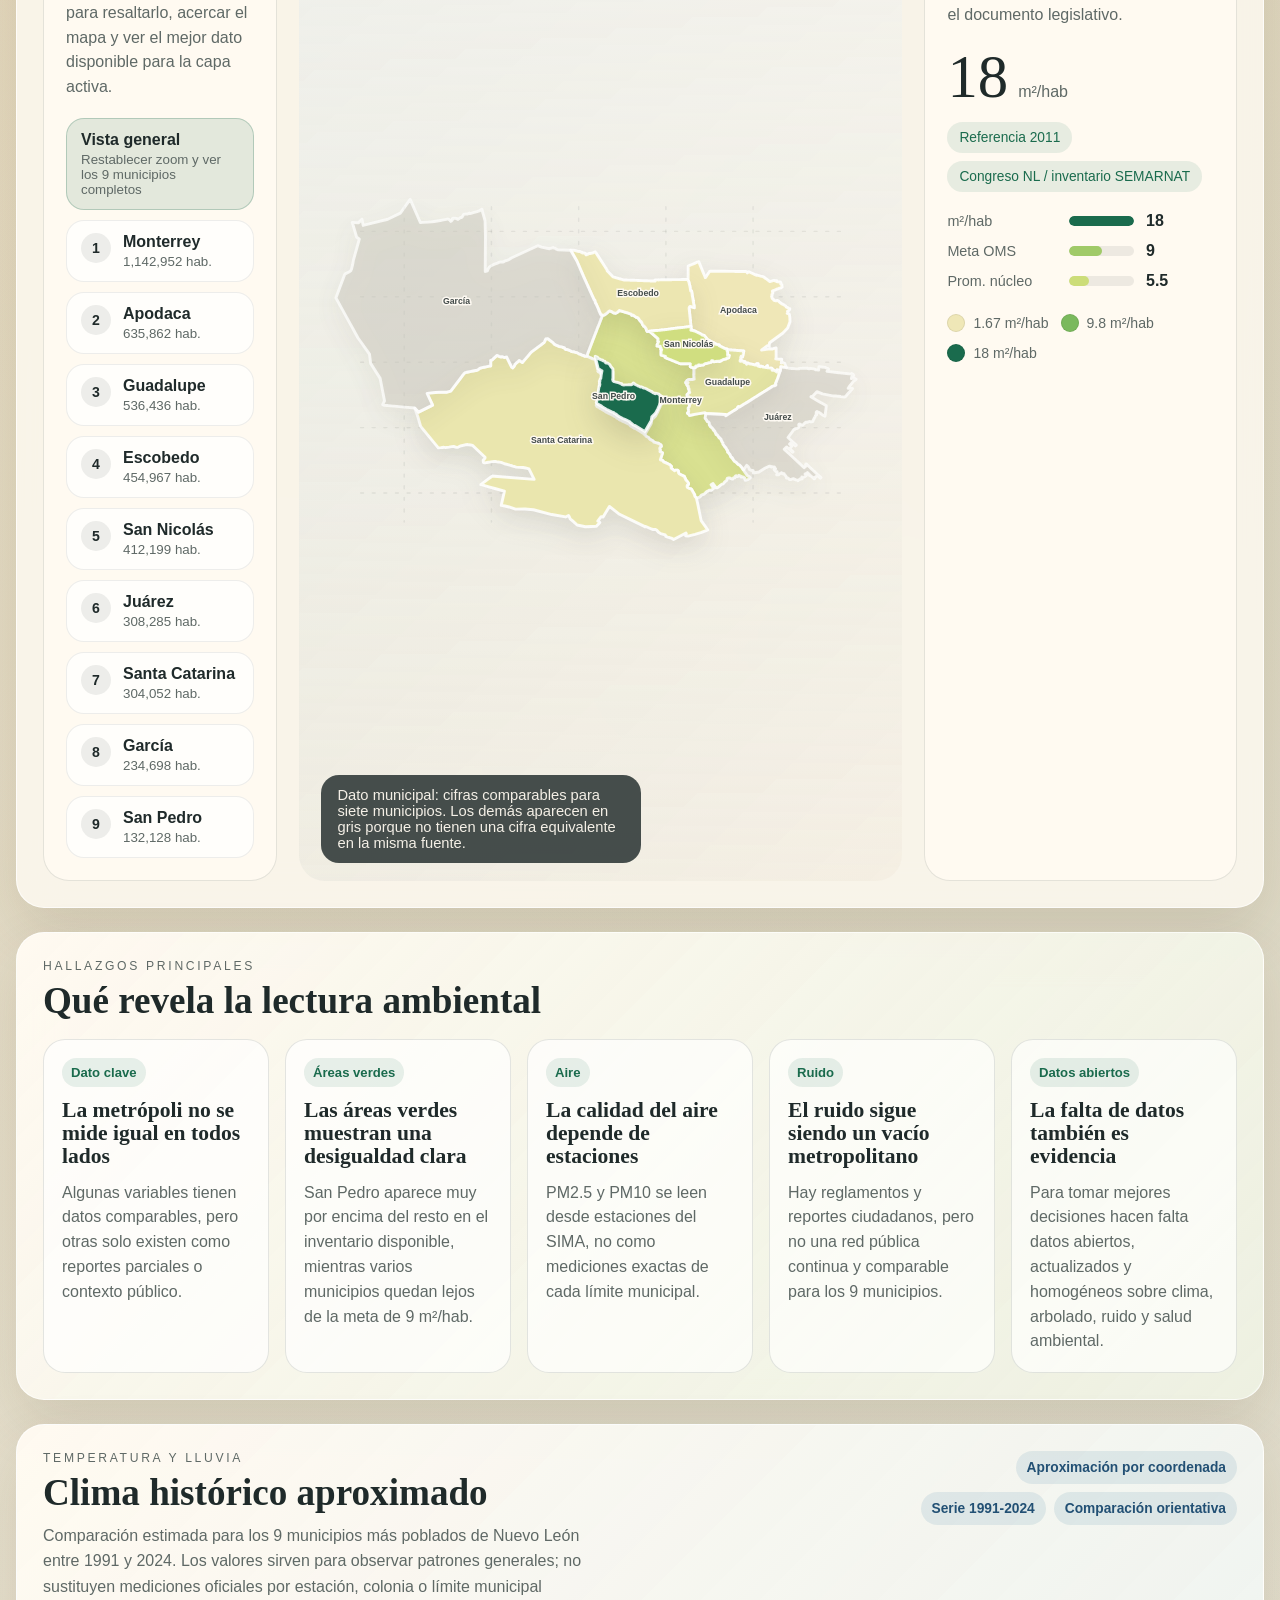
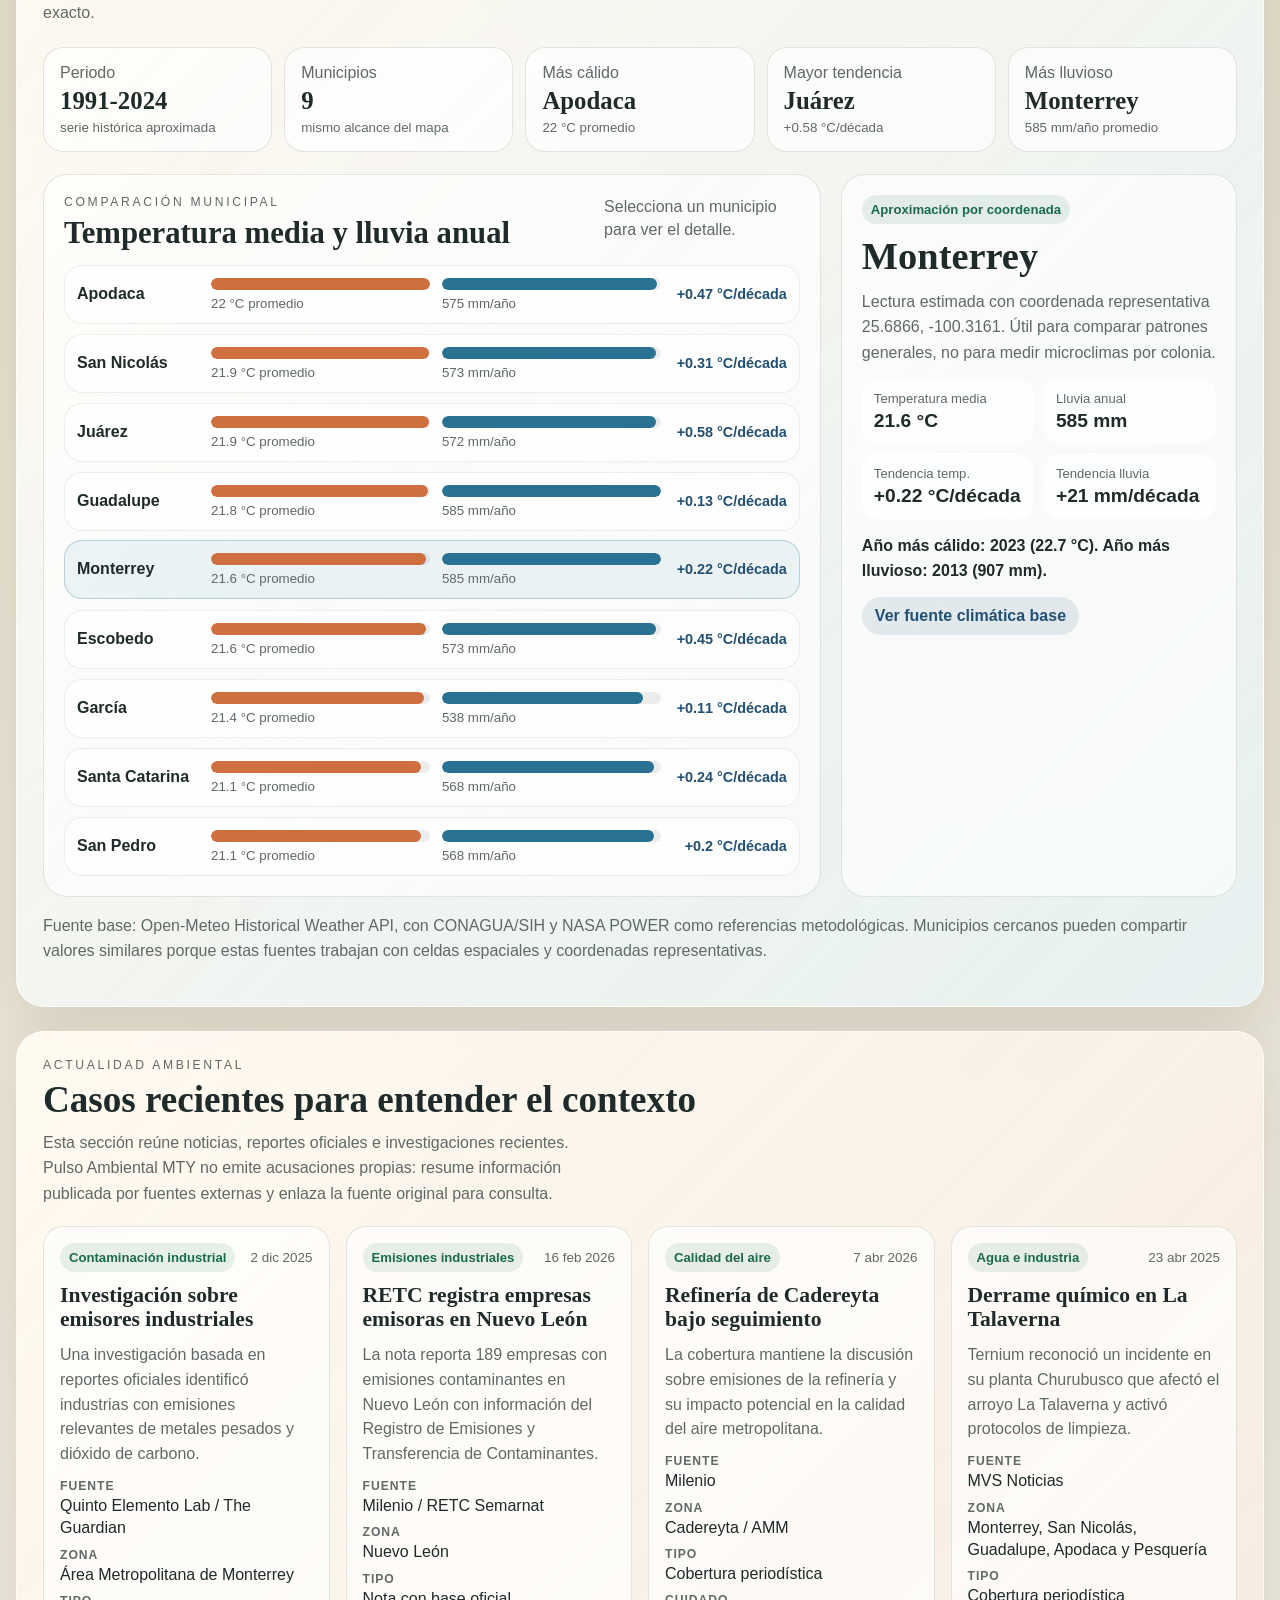
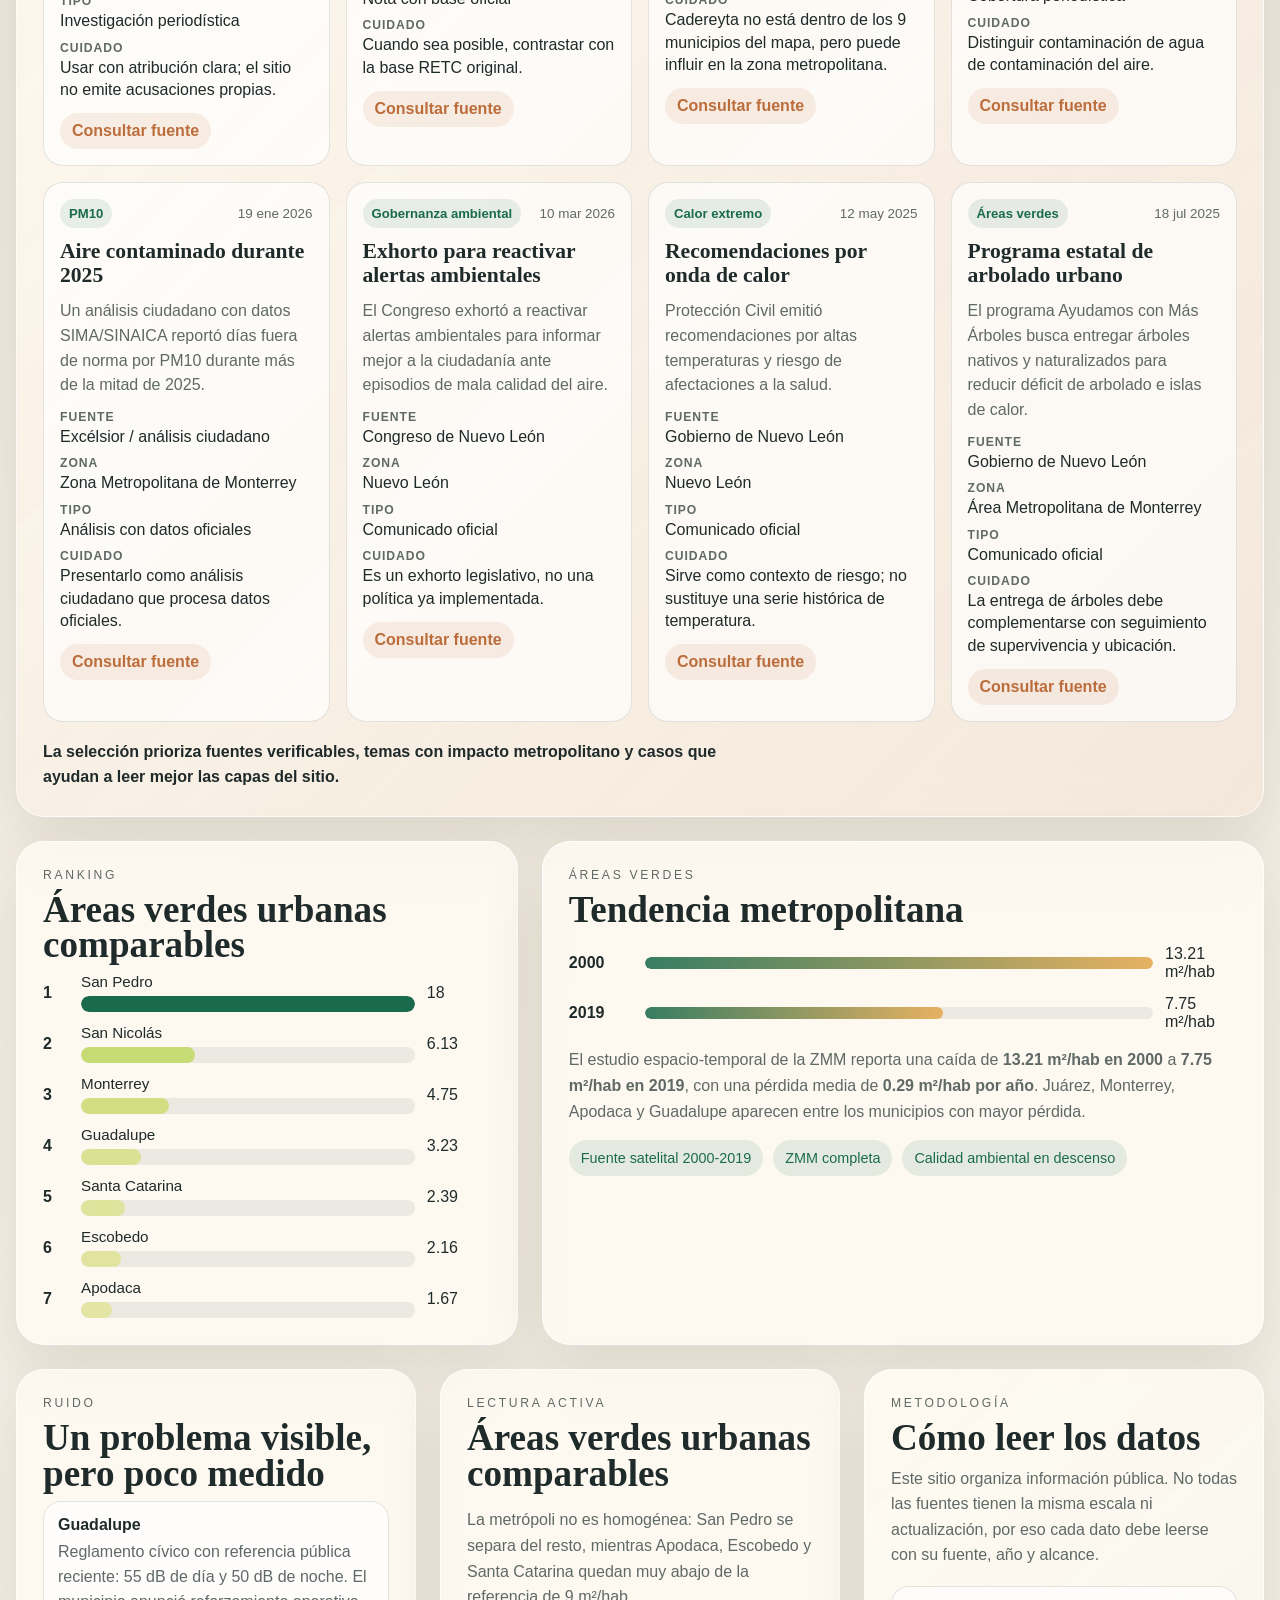
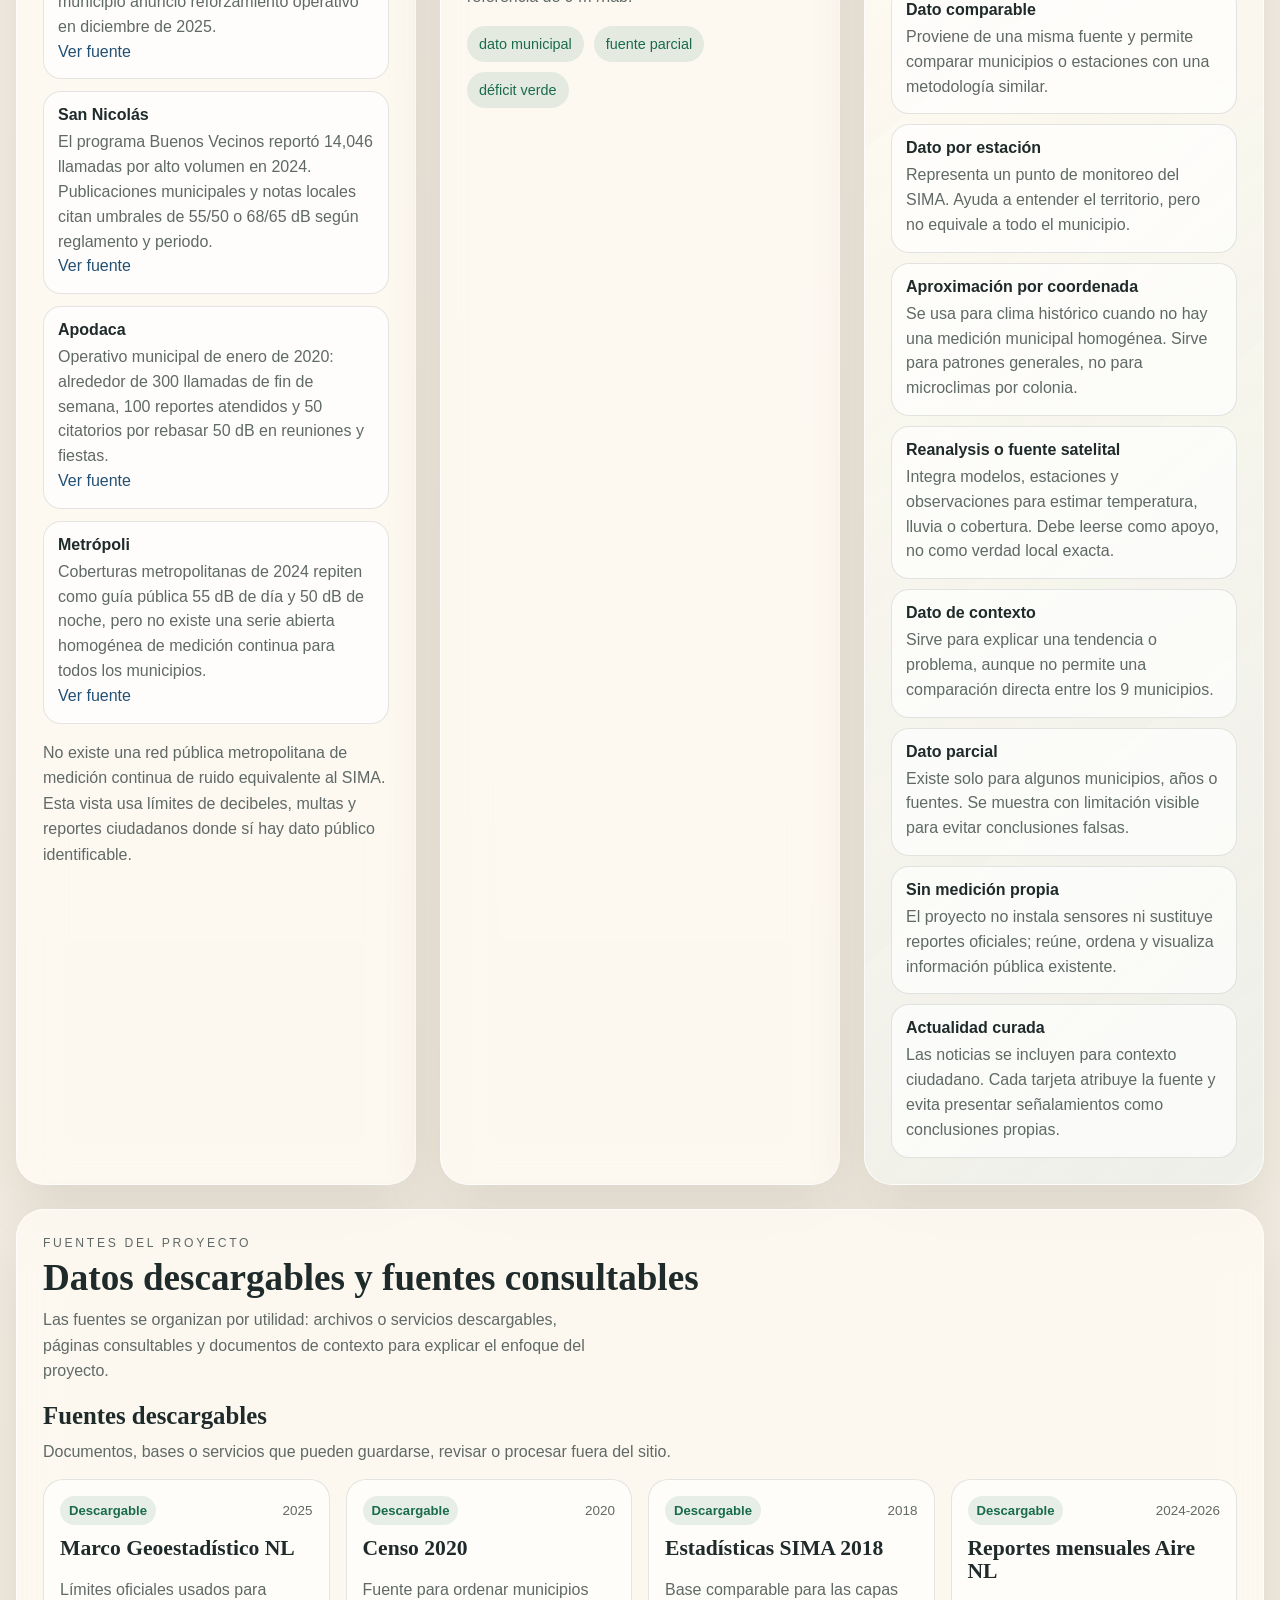
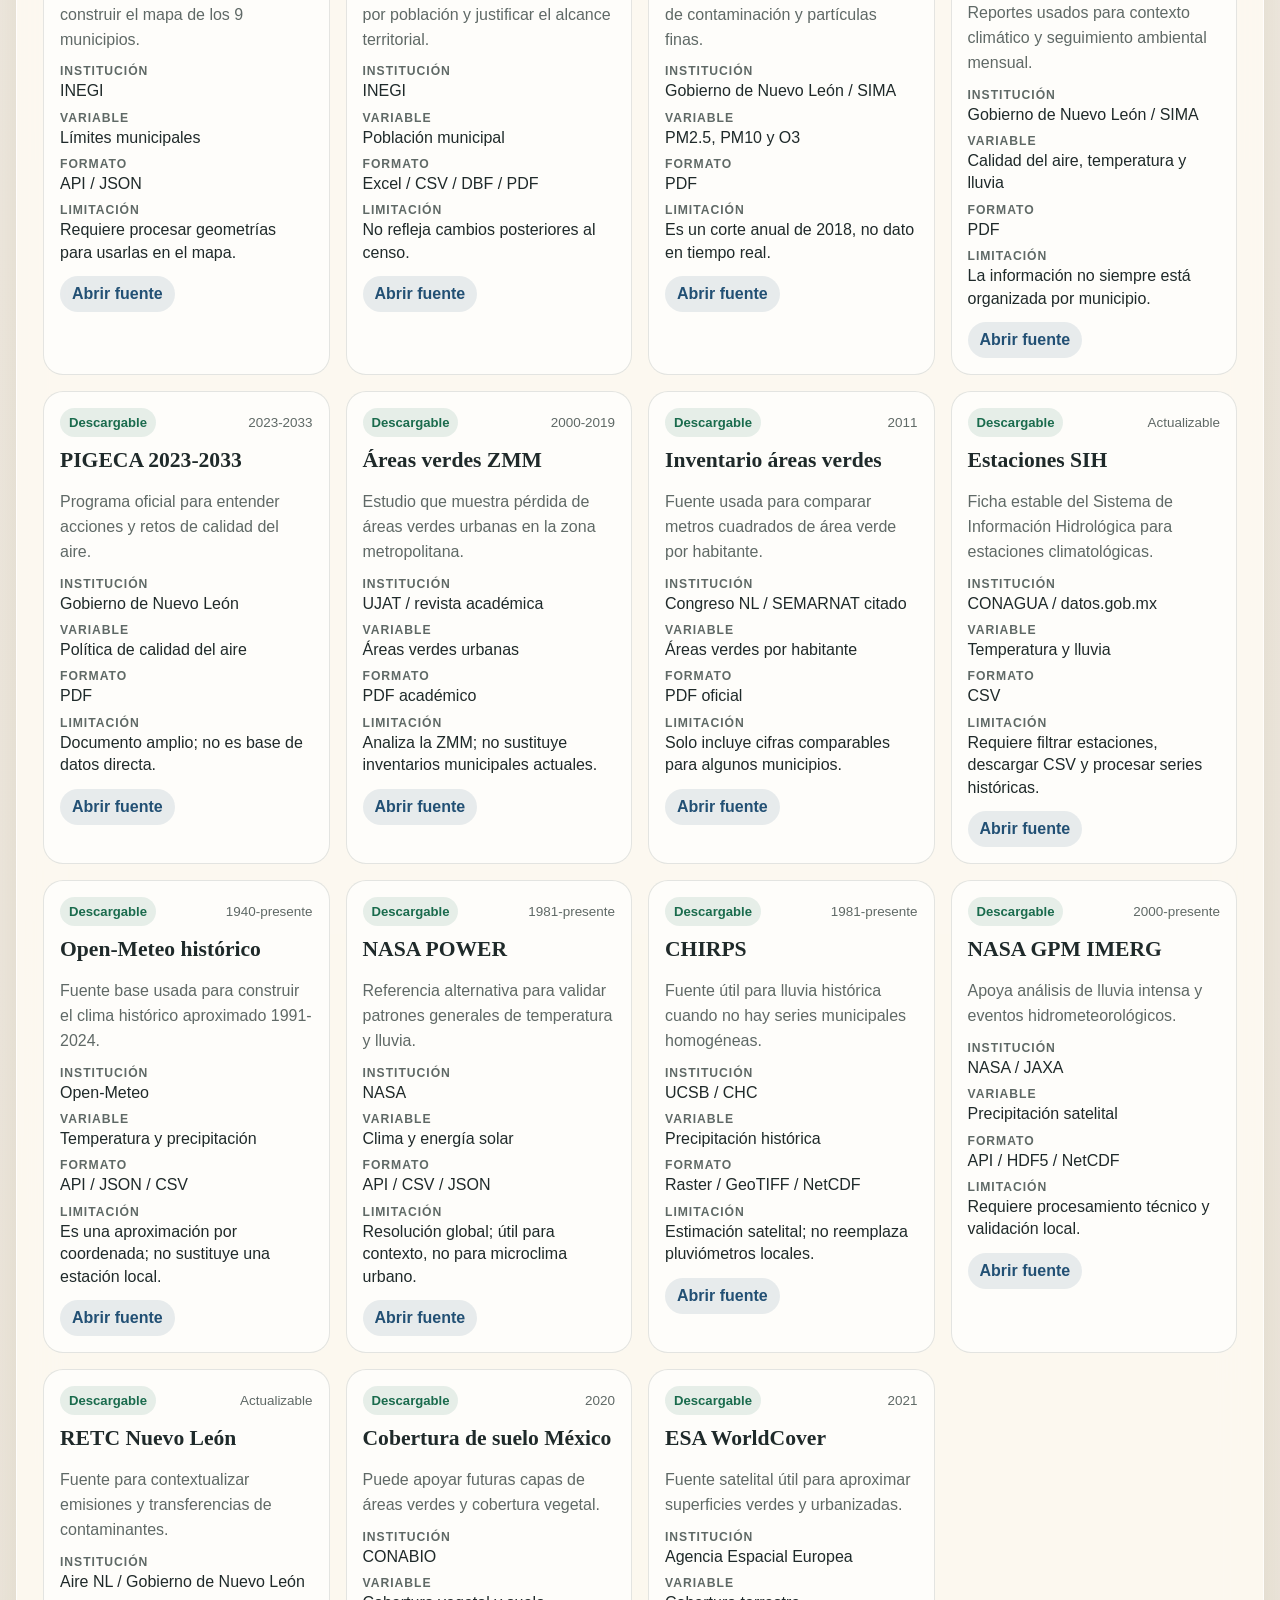
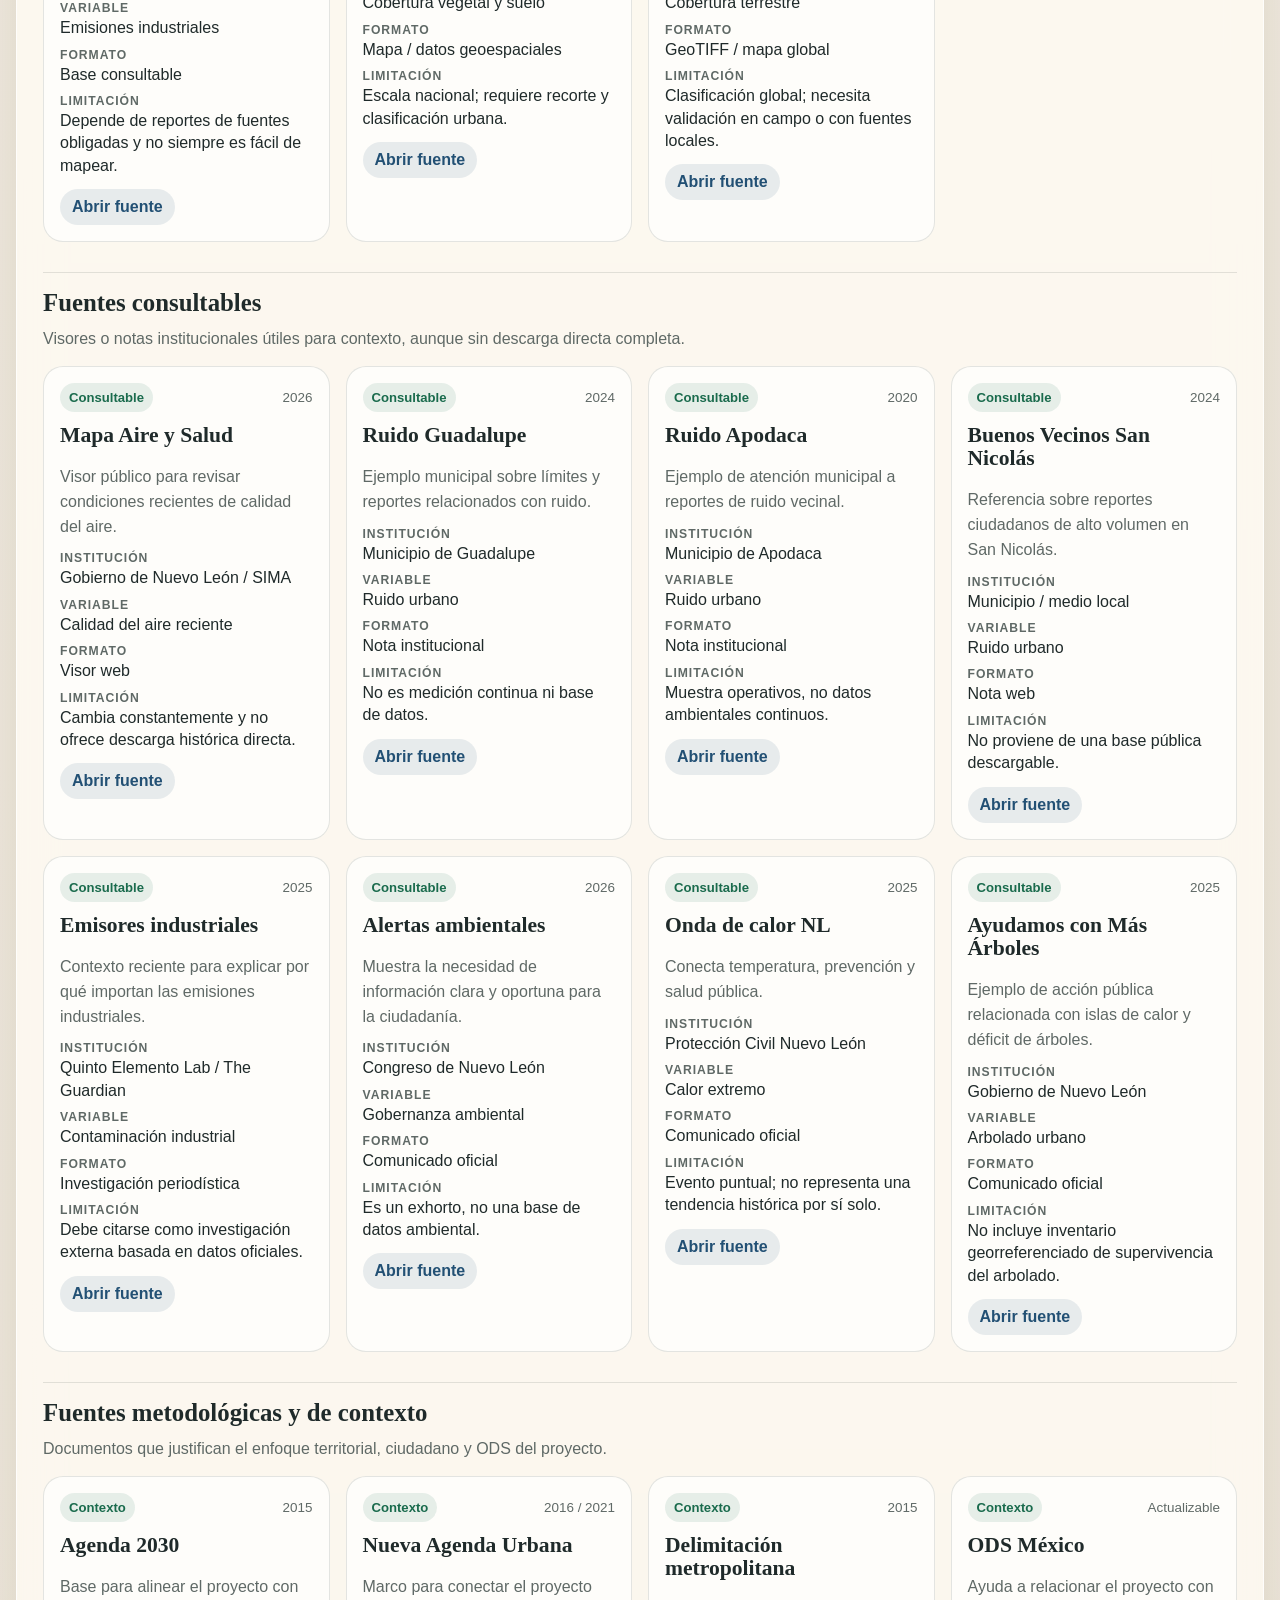
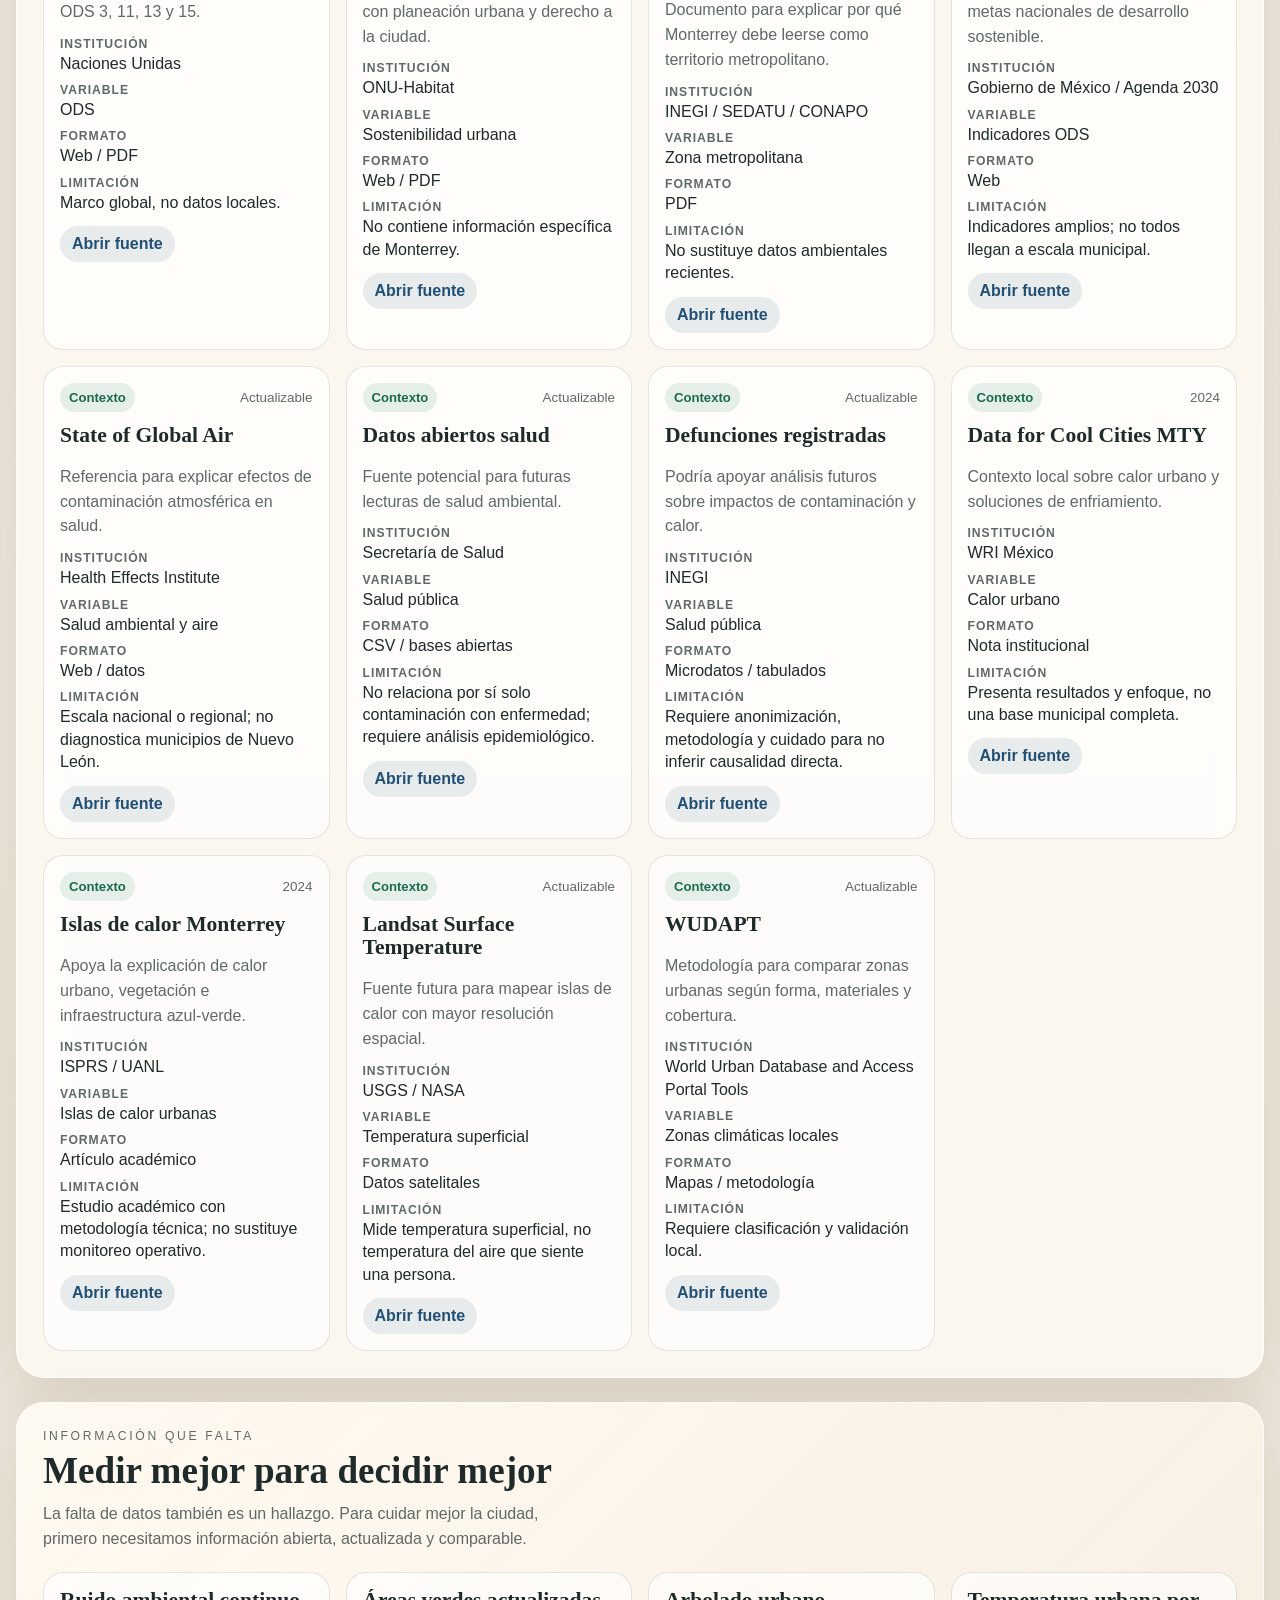
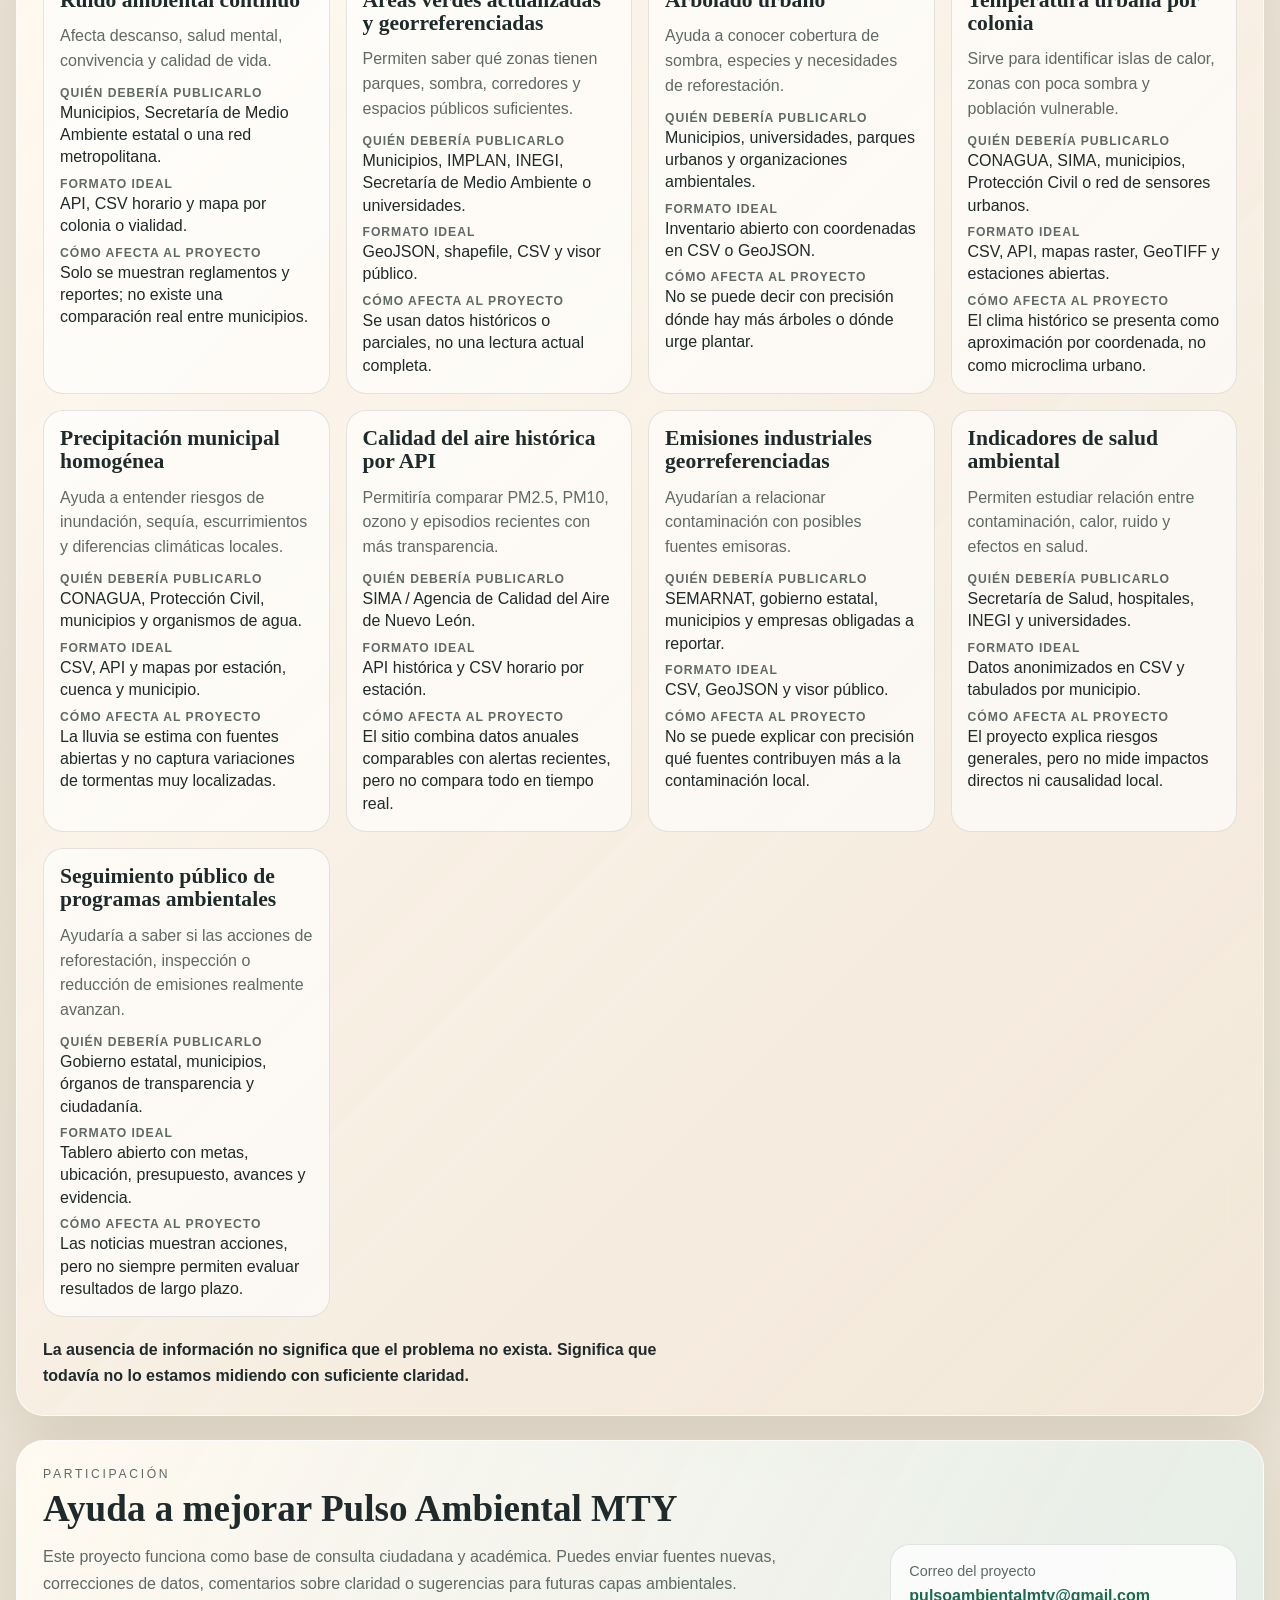
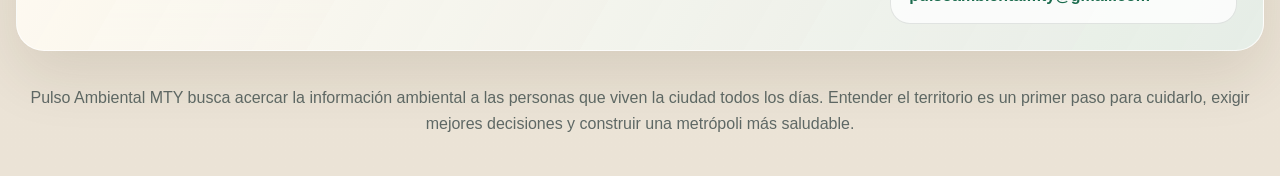
==== commit acb2cc30: "Mejora clima histórico y actualidad ambiental" ====
--- a/index.html
+++ b/index.html
@@ -9,39 +9,94 @@
   </head>
   <body>
     <div class="page-shell">
-      <header class="hero">
+      <nav class="site-nav" aria-label="Navegación principal">
+        <a class="brand-mark" href="#inicio">Pulso Ambiental MTY</a>
+        <div class="nav-links">
+          <a href="#mapa">Mapa</a>
+          <a href="#hallazgos">Hallazgos</a>
+          <a href="#clima-historico">Clima</a>
+          <a href="#actualidad">Actualidad</a>
+          <a href="#metodologia">Metodología</a>
+          <a href="#fuentes">Fuentes</a>
+          <a href="#datos-faltantes">Datos faltantes</a>
+          <a href="#participacion">Participa</a>
+        </div>
+      </nav>
+
+      <header class="hero" id="inicio">
         <div class="hero-copy">
           <p class="eyebrow">Pulso Ambiental MTY</p>
-          <h1>Radiografía ambiental del Monterrey metropolitano.</h1>
+          <h1>Consulta ambiental para el Monterrey metropolitano.</h1>
           <p class="hero-text">
-            Pulso Ambiental MTY convierte datos ambientales dispersos en una lectura clara del
-            territorio. El mapa reúne los <strong>9 municipios más poblados de Nuevo León</strong>
-            con límites municipales reales derivados de INEGI y capas sobre verde urbano,
-            contaminación, PM2.5, ruido, temperatura y lluvia. Cada visualización muestra fuente,
-            fecha y alcance para distinguir evidencia comparable de contexto informativo.
-          </p>
+            Consulta y compara información ambiental de los <strong>9 municipios más poblados de
+            Nuevo León</strong>. El sitio reúne datos públicos sobre áreas verdes, calidad del aire,
+            contaminación, ruido, temperatura y lluvia para convertir información técnica en una
+            lectura clara, visual y útil para la ciudadanía.
+          </p>
+          <div class="municipality-chips" aria-label="Municipios cubiertos">
+            <span>Monterrey</span>
+            <span>Apodaca</span>
+            <span>Guadalupe</span>
+            <span>Escobedo</span>
+            <span>San Nicolás</span>
+            <span>Juárez</span>
+            <span>Santa Catarina</span>
+            <span>García</span>
+            <span>San Pedro</span>
+          </div>
           <div class="hero-actions">
-            <a class="hero-link" href="#mapa">Explorar mapa</a>
-            <a class="hero-link hero-link-muted" href="#metodologia">Ver metodología</a>
+            <a class="hero-link" href="#mapa">Explorar mi municipio</a>
+            <a class="hero-link hero-link-muted" href="#fuentes">Ver fuentes</a>
           </div>
         </div>
         <aside class="hero-panel">
           <p class="panel-label">Lectura rápida</p>
           <div class="snapshot-grid" id="snapshot-grid"></div>
           <p class="snapshot-note">
-            Alcance principal: 9 municipios priorizados, estaciones del SIMA y fuentes públicas
-            disponibles. Cada capa muestra cobertura, fuente y fecha para leer los datos con
-            contexto.
+            Algunas variables son comparables entre municipios; otras funcionan como contexto por
+            falta de datos abiertos completos. Cada capa muestra fuente, año y alcance para evitar
+            lecturas engañosas.
           </p>
         </aside>
       </header>
 
       <main class="dashboard">
+        <section class="card guide-section" id="como-usar">
+          <div class="section-heading compact">
+            <div>
+              <p class="section-kicker">Cómo usar el sitio</p>
+              <h2>Tres pasos para leer el mapa sin perder contexto</h2>
+            </div>
+          </div>
+          <div class="how-to-grid">
+            <article class="step-card">
+              <span>1</span>
+              <h3>Elige tu municipio</h3>
+              <p>Usa la lista lateral para resaltar el municipio y acercar el mapa a su forma real.</p>
+            </article>
+            <article class="step-card">
+              <span>2</span>
+              <h3>Cambia la capa</h3>
+              <p>Revisa áreas verdes, contaminación, PM2.5 o alertas recientes de calidad del aire.</p>
+            </article>
+            <article class="step-card">
+              <span>3</span>
+              <h3>Lee la fuente</h3>
+              <p>Cada dato incluye año, enlace y una nota para saber si es comparable o parcial.</p>
+            </article>
+          </div>
+        </section>
+
         <section class="card map-section" id="mapa">
           <div class="section-heading">
             <div>
               <p class="section-kicker">Mapa interactivo</p>
-              <h2>Explora el territorio por municipio y por variable ambiental</h2>
+              <h2>Explora tu municipio por variable ambiental</h2>
+              <p class="section-intro">
+                El mapa no muestra todo el problema ambiental, pero ayuda a ubicar patrones,
+                contrastes y vacíos de información. Empieza por un municipio y cambia la capa para
+                comparar.
+              </p>
             </div>
             <div class="metric-switcher">
               <button class="metric-chip is-active" data-layer="greenery">Áreas verdes</button>
@@ -57,7 +112,8 @@
                 <p class="section-kicker">Municipios</p>
                 <h3>Navegación municipal</h3>
                 <p class="panel-copy">
-                  Selecciona un municipio para resaltarlo y acercar el mapa a su geometría real.
+                  Selecciona un municipio para resaltarlo, acercar el mapa y ver el mejor dato
+                  disponible para la capa activa.
                 </p>
               </div>
               <div class="municipality-list" id="municipality-list"></div>
@@ -109,7 +165,74 @@
           </div>
         </section>
 
-        <section class="insights-grid">
+        <section class="card findings-section" id="hallazgos">
+          <div class="section-heading compact">
+            <div>
+              <p class="section-kicker">Hallazgos principales</p>
+              <h2>Qué revela la lectura ambiental</h2>
+            </div>
+          </div>
+          <div class="findings-grid" id="findings-list"></div>
+        </section>
+
+        <section class="card climate-section" id="clima-historico">
+          <div class="section-heading">
+            <div>
+              <p class="section-kicker">Temperatura y lluvia</p>
+              <h2>Clima histórico aproximado</h2>
+              <p class="section-intro">
+                Comparación estimada para los 9 municipios más poblados de Nuevo León entre
+                1991 y 2024. Los valores sirven para observar patrones generales; no sustituyen
+                mediciones oficiales por estación, colonia o límite municipal exacto.
+              </p>
+            </div>
+            <div class="method-pills" aria-label="Etiquetas metodológicas de clima">
+              <span>Aproximación por coordenada</span>
+              <span>Serie 1991-2024</span>
+              <span>Comparación orientativa</span>
+            </div>
+          </div>
+          <div class="climate-summary-grid" id="climate-summary-grid"></div>
+          <div class="climate-layout">
+            <div class="climate-chart-panel">
+              <div class="panel-header inline-header">
+                <div>
+                  <p class="section-kicker">Comparación municipal</p>
+                  <h3>Temperatura media y lluvia anual</h3>
+                </div>
+                <p class="climate-mini-note">Selecciona un municipio para ver el detalle.</p>
+              </div>
+              <div class="climate-chart" id="climate-chart"></div>
+            </div>
+            <aside class="climate-detail" id="climate-detail"></aside>
+          </div>
+          <p class="chart-note">
+            Fuente base: Open-Meteo Historical Weather API, con CONAGUA/SIH y NASA POWER como
+            referencias metodológicas. Municipios cercanos pueden compartir valores similares
+            porque estas fuentes trabajan con celdas espaciales y coordenadas representativas.
+          </p>
+        </section>
+
+        <section class="card news-section" id="actualidad">
+          <div class="section-heading compact">
+            <div>
+              <p class="section-kicker">Actualidad ambiental</p>
+              <h2>Casos recientes para entender el contexto</h2>
+              <p class="section-intro">
+                Esta sección reúne noticias, reportes oficiales e investigaciones recientes. Pulso
+                Ambiental MTY no emite acusaciones propias: resume información publicada por
+                fuentes externas y enlaza la fuente original para consulta.
+              </p>
+            </div>
+          </div>
+          <div class="news-grid" id="news-list"></div>
+          <p class="news-note">
+            La selección prioriza fuentes verificables, temas con impacto metropolitano y casos que
+            ayudan a leer mejor las capas del sitio.
+          </p>
+        </section>
+
+        <section class="insights-grid two-card-grid">
           <article class="card chart-card">
             <div class="section-heading compact">
               <div>
@@ -118,20 +241,6 @@
               </div>
             </div>
             <div class="rank-list" id="rank-list"></div>
-          </article>
-
-          <article class="card chart-card">
-            <div class="section-heading compact">
-              <div>
-                <p class="section-kicker">Temperatura y lluvia</p>
-                <h2>Comportamiento mensual observado por el SIMA</h2>
-              </div>
-            </div>
-            <div class="climate-chart" id="climate-chart"></div>
-            <p class="chart-note">
-              Serie armada con reportes mensuales del SIMA de abril a agosto de 2024, cuando el
-              buscador devuelve tablas comparables con temperatura promedio y precipitación acumulada.
-            </p>
           </article>
 
           <article class="card narrative-card">
@@ -161,7 +270,7 @@
             <div class="section-heading compact">
               <div>
                 <p class="section-kicker">Ruido</p>
-                <h2>Lo que sí existe públicamente</h2>
+                <h2>Un problema visible, pero poco medido</h2>
               </div>
             </div>
             <div class="noise-list" id="noise-list"></div>
@@ -183,29 +292,65 @@
             <div class="story-tags" id="story-tags"></div>
           </article>
 
-          <article class="card sources-card" id="metodologia">
+          <article class="card method-card" id="metodologia">
             <div class="section-heading compact">
               <div>
                 <p class="section-kicker">Metodología</p>
-              <h2>Qué sí compara y qué no</h2>
-              </div>
-            </div>
-            <ul class="source-list" id="source-list"></ul>
-          </article>
+                <h2>Cómo leer los datos</h2>
+              </div>
+            </div>
+            <p class="method-intro">
+              Este sitio organiza información pública. No todas las fuentes tienen la misma escala
+              ni actualización, por eso cada dato debe leerse con su fuente, año y alcance.
+            </p>
+            <div class="method-list" id="method-list"></div>
+          </article>
+        </section>
+
+        <section class="card sources-section" id="fuentes">
+          <div class="section-heading compact">
+            <div>
+              <p class="section-kicker">Fuentes del proyecto</p>
+              <h2>Datos descargables y fuentes consultables</h2>
+              <p class="section-intro">
+                Las fuentes se organizan por utilidad: archivos o servicios descargables, páginas
+                consultables y documentos de contexto para explicar el enfoque del proyecto.
+              </p>
+            </div>
+          </div>
+          <div class="source-list" id="source-list"></div>
+        </section>
+
+        <section class="card missing-section" id="datos-faltantes">
+          <div class="section-heading compact">
+            <div>
+              <p class="section-kicker">Información que falta</p>
+              <h2>Medir mejor para decidir mejor</h2>
+              <p class="section-intro">
+                La falta de datos también es un hallazgo. Para cuidar mejor la ciudad, primero
+                necesitamos información abierta, actualizada y comparable.
+              </p>
+            </div>
+          </div>
+          <div class="missing-grid" id="missing-data-list"></div>
+          <p class="missing-note">
+            La ausencia de información no significa que el problema no exista. Significa que todavía
+            no lo estamos midiendo con suficiente claridad.
+          </p>
         </section>
 
         <section class="card participation-section" id="participacion">
           <div class="section-heading compact">
             <div>
               <p class="section-kicker">Participación</p>
-              <h2>Comentarios para mejorar la lectura ambiental</h2>
+              <h2>Ayuda a mejorar Pulso Ambiental MTY</h2>
             </div>
           </div>
           <div class="participation-grid">
             <p>
-              Este proyecto está pensado como una base de consulta ciudadana y académica. Si una
-              persona detecta una fuente más reciente, un dato municipal que deba corregirse o una
-              explicación poco clara, puede enviar retroalimentación para mejorar futuras versiones.
+              Este proyecto funciona como base de consulta ciudadana y académica. Puedes enviar
+              fuentes nuevas, correcciones de datos, comentarios sobre claridad o sugerencias para
+              futuras capas ambientales.
             </p>
             <div class="contact-card">
               <span>Correo del proyecto</span>
@@ -213,6 +358,12 @@
             </div>
           </div>
         </section>
+
+        <footer class="site-footer">
+          Pulso Ambiental MTY busca acercar la información ambiental a las personas que viven la
+          ciudad todos los días. Entender el territorio es un primer paso para cuidarlo, exigir
+          mejores decisiones y construir una metrópoli más saludable.
+        </footer>
       </main>
     </div>
 
--- a/styles.css
+++ b/styles.css
@@ -42,6 +42,60 @@
   padding: 26px 0 40px;
 }
 
+.site-nav {
+  position: sticky;
+  top: 12px;
+  z-index: 20;
+  display: flex;
+  align-items: center;
+  justify-content: space-between;
+  gap: 18px;
+  margin-bottom: 18px;
+  padding: 12px 14px;
+  border: 1px solid rgba(255, 255, 255, 0.72);
+  border-radius: 999px;
+  background: rgba(255, 251, 244, 0.82);
+  box-shadow: 0 16px 40px rgba(63, 46, 20, 0.08);
+  backdrop-filter: blur(18px);
+  -webkit-backdrop-filter: blur(18px);
+}
+
+.brand-mark,
+.nav-links a {
+  color: var(--ink);
+  text-decoration: none;
+}
+
+.brand-mark {
+  flex: 0 0 auto;
+  padding: 8px 12px;
+  border-radius: 999px;
+  background: rgba(26, 107, 77, 0.1);
+  color: var(--forest);
+  font-weight: 800;
+}
+
+.nav-links {
+  display: flex;
+  flex-wrap: wrap;
+  justify-content: flex-end;
+  gap: 6px;
+}
+
+.nav-links a {
+  padding: 8px 10px;
+  border-radius: 999px;
+  color: var(--muted);
+  font-size: 0.92rem;
+  transition: background 180ms ease, color 180ms ease;
+}
+
+.nav-links a:hover,
+.nav-links a:focus-visible {
+  background: rgba(31, 42, 42, 0.08);
+  color: var(--ink);
+}
+
 .hero,
 .card {
   backdrop-filter: blur(22px);
@@ -95,7 +149,11 @@
 .snapshot-note,
 .story-copy,
 #detail-description,
-.chart-note {
+.chart-note,
+.section-intro,
+.method-intro,
+.missing-note,
+.site-footer {
   color: var(--muted);
   line-height: 1.6;
 }
@@ -115,6 +173,37 @@
 
 .hero-actions {
   margin-top: 24px;
+}
+
+.municipality-chips {
+  display: flex;
+  flex-wrap: wrap;
+  gap: 8px;
+  max-width: 680px;
+  margin-top: 18px;
+}
+
+.municipality-chips span,
+.status-pill {
+  display: inline-flex;
+  align-items: center;
+  width: fit-content;
+  border-radius: 999px;
+  font-size: 0.82rem;
+  font-weight: 700;
+}
+
+.municipality-chips span {
+  padding: 8px 10px;
+  background: rgba(255, 255, 255, 0.62);
+  color: var(--muted);
+  border: 1px solid rgba(31, 42, 42, 0.08);
+}
+
+.status-pill {
+  padding: 7px 9px;
+  background: rgba(26, 107, 77, 0.1);
+  color: var(--forest);
 }
 
 .hero-link {
@@ -192,6 +281,71 @@
 
 .section-heading.compact {
   margin-bottom: 10px;
+}
+
+.section-intro {
+  max-width: 62ch;
+  margin: 12px 0 0;
+}
+
+.how-to-grid,
+.findings-grid,
+.source-card-grid,
+.news-grid,
+.missing-grid {
+  display: grid;
+  gap: 16px;
+}
+
+.how-to-grid {
+  grid-template-columns: repeat(3, minmax(0, 1fr));
+  margin-top: 20px;
+}
+
+.step-card,
+.finding-card,
+.method-item,
+.source-card,
+.missing-card {
+  border: 1px solid var(--line);
+  background: rgba(255, 255, 255, 0.66);
+}
+
+.step-card {
+  display: grid;
+  gap: 12px;
+  padding: 18px;
+  border-radius: 22px;
+}
+
+.step-card span {
+  display: inline-flex;
+  align-items: center;
+  justify-content: center;
+  width: 34px;
+  height: 34px;
+  border-radius: 999px;
+  background: var(--ink);
+  color: #f6f1e6;
+  font-weight: 800;
+}
+
+.step-card h3,
+.finding-card h3,
+.source-card h3,
+.missing-card h3 {
+  font-size: 1.35rem;
+  line-height: 1.08;
+}
+
+.step-card p,
+.finding-card p,
+.method-item p,
+.source-card p,
+.missing-card p {
+  margin: 0;
+  color: var(--muted);
+  line-height: 1.55;
 }
 
 .metric-chip {
@@ -497,6 +651,53 @@
   min-height: 100%;
 }
 
+.findings-section {
+  background:
+    linear-gradient(135deg, rgba(255, 250, 241, 0.9), rgba(232, 239, 222, 0.72)),
+    var(--surface);
+}
+
+.findings-grid {
+  grid-template-columns: repeat(5, minmax(0, 1fr));
+  margin-top: 20px;
+}
+
+.finding-card {
+  display: grid;
+  align-content: start;
+  gap: 12px;
+  min-height: 220px;
+  padding: 18px;
+  border-radius: 22px;
+}
+
+.method-card {
+  background:
+    linear-gradient(140deg, rgba(255, 250, 241, 0.84), rgba(231, 236, 229, 0.72)),
+    var(--surface);
+}
+
+.method-intro {
+  margin: 10px 0 0;
+}
+
+.method-list {
+  display: grid;
+  gap: 10px;
+  margin-top: 18px;
+}
+
+.method-item {
+  display: grid;
+  gap: 6px;
+  padding: 14px;
+  border-radius: 18px;
+}
+
+.method-item strong {
+  color: var(--ink);
+}
+
 .rank-list,
 .noise-list,
 .source-list {
@@ -533,17 +734,124 @@
   border-radius: inherit;
 }
 
+.two-card-grid {
+  grid-template-columns: minmax(0, 0.82fr) minmax(0, 1.18fr);
+}
+
+.climate-section {
+  background:
+    linear-gradient(135deg, rgba(255, 250, 241, 0.9), rgba(224, 238, 241, 0.74)),
+    var(--surface);
+}
+
+.method-pills {
+  display: flex;
+  flex-wrap: wrap;
+  justify-content: flex-end;
+  gap: 8px;
+  max-width: 320px;
+}
+
+.method-pills span {
+  padding: 9px 11px;
+  border-radius: 999px;
+  background: rgba(42, 114, 146, 0.11);
+  color: var(--storm);
+  font-size: 0.86rem;
+  font-weight: 800;
+}
+
+.climate-summary-grid {
+  display: grid;
+  grid-template-columns: repeat(5, minmax(0, 1fr));
+  gap: 12px;
+  margin-top: 22px;
+}
+
+.climate-summary-card {
+  display: grid;
+  gap: 6px;
+  padding: 16px;
+  border: 1px solid var(--line);
+  border-radius: 20px;
+  background: rgba(255, 255, 255, 0.66);
+}
+
+.climate-summary-card span,
+.climate-summary-card small,
+.climate-mini-note {
+  color: var(--muted);
+}
+
+.climate-summary-card strong {
+  font-family: "Iowan Old Style", "Palatino Linotype", "Book Antiqua", serif;
+  font-size: 1.55rem;
+  line-height: 1.05;
+}
+
+.climate-layout {
+  display: grid;
+  grid-template-columns: minmax(0, 1.08fr) minmax(320px, 0.55fr);
+  gap: 20px;
+  margin-top: 22px;
+}
+
+.climate-chart-panel,
+.climate-detail {
+  padding: 20px;
+  border: 1px solid var(--line);
+  border-radius: 24px;
+  background: rgba(255, 255, 255, 0.62);
+}
+
+.inline-header {
+  display: flex;
+  justify-content: space-between;
+  gap: 16px;
+  align-items: flex-start;
+  margin-bottom: 16px;
+}
+
+.climate-mini-note {
+  max-width: 22ch;
+  margin: 0;
+  line-height: 1.45;
+}
+
 .climate-chart {
-  margin-top: 18px;
-  display: grid;
-  gap: 12px;
+  display: grid;
+  gap: 10px;
 }
 
 .climate-row {
   display: grid;
-  grid-template-columns: 72px 1fr;
-  gap: 12px;
+  grid-template-columns: 120px minmax(0, 1fr) 112px;
+  gap: 14px;
   align-items: center;
+  width: 100%;
+  padding: 12px;
+  border: 1px solid rgba(31, 42, 42, 0.08);
+  border-radius: 18px;
+  background: rgba(255, 255, 255, 0.66);
+  color: var(--ink);
+  text-align: left;
+  cursor: pointer;
+  transition: transform 180ms ease, border-color 180ms ease, background 180ms ease;
+}
+
+.climate-row:hover,
+.climate-row:focus-visible,
+.climate-row.is-active {
+  transform: translateY(-1px);
+  border-color: rgba(42, 114, 146, 0.28);
+  background: rgba(224, 238, 241, 0.62);
+}
+
+.climate-row > span {
+  justify-self: end;
+  color: var(--storm);
+  font-size: 0.9rem;
+  font-weight: 800;
 }
 
 .climate-bars {
@@ -571,6 +879,60 @@
 
 .climate-bar small {
   color: var(--muted);
+}
+
+.climate-detail {
+  align-content: start;
+  display: grid;
+  gap: 14px;
+}
+
+.climate-detail h3 {
+  font-size: clamp(2rem, 3vw, 3rem);
+}
+
+.climate-detail p {
+  margin: 0;
+  color: var(--muted);
+  line-height: 1.58;
+}
+
+.climate-detail-grid {
+  display: grid;
+  grid-template-columns: repeat(2, minmax(0, 1fr));
+  gap: 10px;
+}
+
+.climate-detail-grid div {
+  display: grid;
+  gap: 4px;
+  padding: 12px;
+  border-radius: 16px;
+  background: rgba(255, 255, 255, 0.68);
+}
+
+.climate-detail-grid span {
+  color: var(--muted);
+  font-size: 0.82rem;
+}
+
+.climate-detail-grid strong {
+  font-size: 1.2rem;
+}
+
+.climate-detail-note {
+  font-weight: 700;
+  color: var(--ink) !important;
+}
+
+.climate-detail a {
+  width: fit-content;
+  padding: 10px 13px;
+  border-radius: 999px;
+  background: rgba(34, 80, 116, 0.1);
+  color: var(--storm);
+  font-weight: 800;
+  text-decoration: none;
 }
 
 .trend-strip {
@@ -634,10 +996,183 @@
   font-size: 0.9rem;
 }
 
+.news-section {
+  background:
+    linear-gradient(135deg, rgba(255, 250, 241, 0.88), rgba(240, 226, 212, 0.76)),
+    var(--surface);
+}
+
+.news-grid {
+  grid-template-columns: repeat(4, minmax(0, 1fr));
+  margin-top: 20px;
+}
+
+.news-card {
+  display: grid;
+  align-content: start;
+  gap: 12px;
+  padding: 16px;
+  border: 1px solid var(--line);
+  border-radius: 20px;
+  background: rgba(255, 255, 255, 0.66);
+}
+
+.news-card-header {
+  display: flex;
+  align-items: center;
+  justify-content: space-between;
+  gap: 8px;
+  color: var(--muted);
+  font-size: 0.84rem;
+}
+
+.news-card h3 {
+  font-size: 1.35rem;
+  line-height: 1.08;
+}
+
+.news-card p,
+.news-note {
+  margin: 0;
+  color: var(--muted);
+  line-height: 1.55;
+}
+
+.news-meta {
+  display: grid;
+  gap: 8px;
+  margin: 0;
+}
+
+.news-meta div {
+  display: grid;
+  gap: 2px;
+}
+
+.news-meta dt {
+  color: var(--muted);
+  font-size: 0.76rem;
+  font-weight: 800;
+  letter-spacing: 0.08em;
+  text-transform: uppercase;
+}
+
+.news-meta dd {
+  margin: 0;
+  color: var(--ink);
+  line-height: 1.4;
+}
+
+.news-card a {
+  align-self: end;
+  width: fit-content;
+  padding: 9px 12px;
+  border-radius: 999px;
+  background: rgba(188, 109, 60, 0.11);
+  color: var(--soil);
+  font-weight: 800;
+  text-decoration: none;
+}
+
+.news-note {
+  max-width: 78ch;
+  margin-top: 18px;
+  font-weight: 700;
+  color: var(--ink);
+}
+
 .source-list {
-  margin: 18px 0 0;
+  margin: 20px 0 0;
   padding: 0;
   list-style: none;
+}
+
+.source-group {
+  display: grid;
+  gap: 14px;
+}
+
+.source-group + .source-group {
+  margin-top: 18px;
+  padding-top: 18px;
+  border-top: 1px solid var(--line);
+}
+
+.source-group-heading {
+  display: grid;
+  gap: 6px;
+}
+
+.source-group-heading h3 {
+  font-size: 1.55rem;
+}
+
+.source-group-heading p {
+  margin: 0;
+  color: var(--muted);
+  line-height: 1.55;
+}
+
+.source-card-grid {
+  grid-template-columns: repeat(4, minmax(0, 1fr));
+}
+
+.source-card,
+.missing-card {
+  display: grid;
+  align-content: start;
+  gap: 12px;
+  padding: 16px;
+  border-radius: 20px;
+}
+
+.source-card-header {
+  display: flex;
+  align-items: center;
+  justify-content: space-between;
+  gap: 8px;
+  color: var(--muted);
+  font-size: 0.84rem;
+}
+
+.source-card a {
+  align-self: end;
+  width: fit-content;
+  padding: 9px 12px;
+  border-radius: 999px;
+  background: rgba(34, 80, 116, 0.1);
+  color: var(--storm);
+  font-weight: 700;
+  text-decoration: none;
+}
+
+.source-meta,
+.missing-meta {
+  display: grid;
+  gap: 8px;
+  margin: 0;
+}
+
+.source-meta div,
+.missing-meta div {
+  display: grid;
+  gap: 2px;
+}
+
+.source-meta dt,
+.missing-meta dt {
+  color: var(--muted);
+  font-size: 0.76rem;
+  font-weight: 800;
+  letter-spacing: 0.08em;
+  text-transform: uppercase;
+}
+
+.source-meta dd,
+.missing-meta dd {
+  margin: 0;
+  color: var(--ink);
+  line-height: 1.4;
 }
 
 .source-list li {
@@ -656,6 +1191,28 @@
   margin: 6px 0 0;
   color: var(--muted);
   line-height: 1.55;
+}
+
+.missing-section {
+  background:
+    linear-gradient(135deg, rgba(255, 250, 241, 0.86), rgba(239, 226, 210, 0.78)),
+    var(--surface);
+}
+
+.missing-grid {
+  grid-template-columns: repeat(4, minmax(0, 1fr));
+  margin-top: 20px;
+}
+
+.missing-card {
+  background: rgba(255, 255, 255, 0.6);
+}
+
+.missing-note {
+  max-width: 70ch;
+  margin: 20px 0 0;
+  font-weight: 700;
+  color: var(--ink);
 }
 
 .participation-section {
@@ -700,12 +1257,32 @@
   overflow-wrap: anywhere;
 }
 
+.site-footer {
+  padding: 10px 6px 0;
+  text-align: center;
+}
+
 @media (max-width: 1100px) {
   .hero,
   .map-layout,
   .insights-grid,
-  .participation-grid {
+  .two-card-grid,
+  .climate-layout,
+  .participation-grid,
+  .how-to-grid,
+  .findings-grid,
+  .source-card-grid,
+  .news-grid,
+  .missing-grid {
     grid-template-columns: 1fr;
+  }
+
+  .findings-grid,
+  .source-card-grid,
+  .news-grid,
+  .climate-summary-grid,
+  .missing-grid {
+    grid-template-columns: repeat(2, minmax(0, 1fr));
   }
 }
 
@@ -715,12 +1292,64 @@
     padding-top: 18px;
   }
 
+  .site-nav {
+    position: static;
+    display: grid;
+    border-radius: 24px;
+  }
+
+  .brand-mark {
+    text-align: center;
+  }
+
+  .nav-links {
+    justify-content: center;
+  }
+
+  .nav-links a {
+    font-size: 0.84rem;
+  }
+
+  h1 {
+    max-width: 100%;
+  }
+
   .hero,
   .card {
     padding: 20px;
     border-radius: 24px;
   }
 
+  .municipality-chips {
+    max-height: 106px;
+    overflow: auto;
+  }
+
+  .section-heading {
+    display: grid;
+  }
+
+  .metric-switcher {
+    width: 100%;
+  }
+
+  .metric-chip {
+    flex: 1 1 140px;
+  }
+
+  .how-to-grid,
+  .findings-grid,
+  .source-card-grid,
+  .news-grid,
+  .climate-summary-grid,
+  .missing-grid {
+    grid-template-columns: 1fr;
+  }
+
+  .finding-card {
+    min-height: auto;
+  }
+
   .map-frame {
     min-height: 340px;
     padding: 10px;
@@ -739,7 +1368,15 @@
     grid-template-columns: 1fr;
   }
 
+  .climate-row > span {
+    justify-self: start;
+  }
+
   .climate-bars {
     grid-template-columns: 1fr;
   }
-}
+
+  .climate-detail-grid {
+    grid-template-columns: 1fr;
+  }
+}
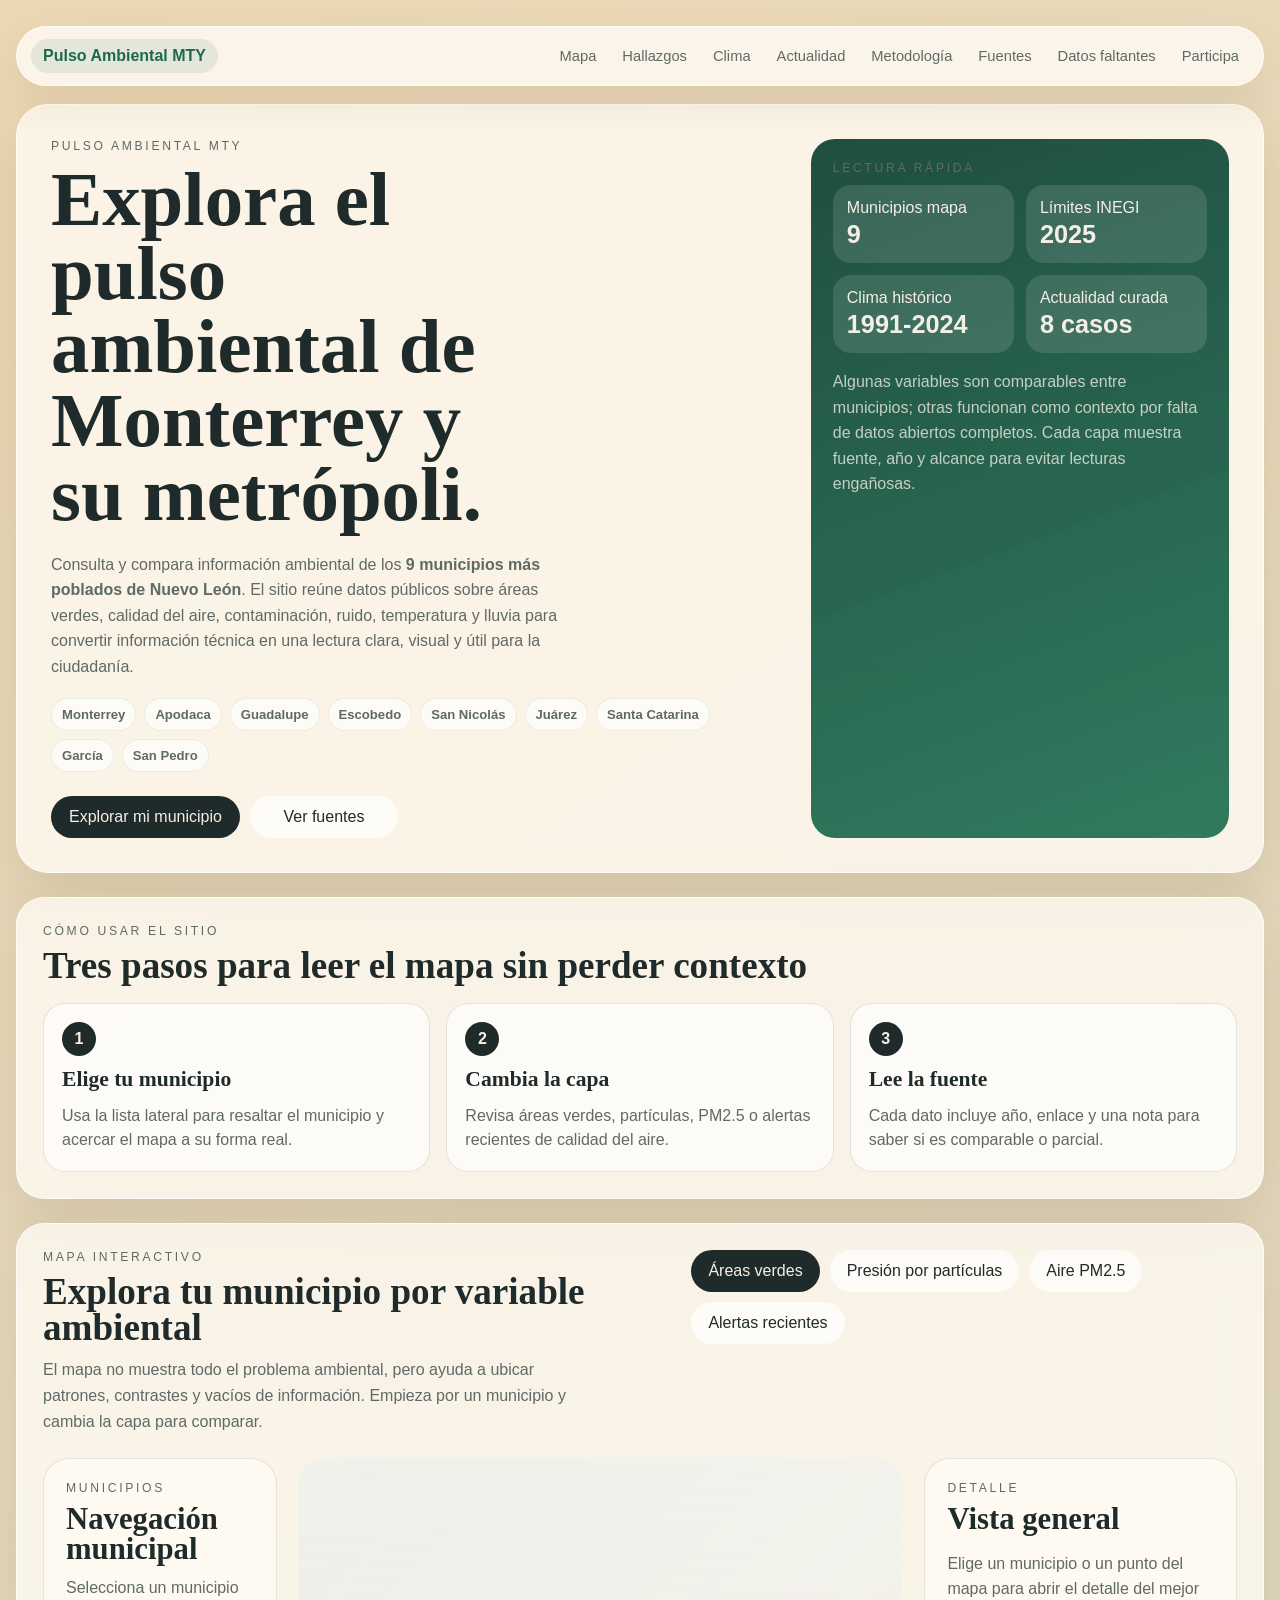
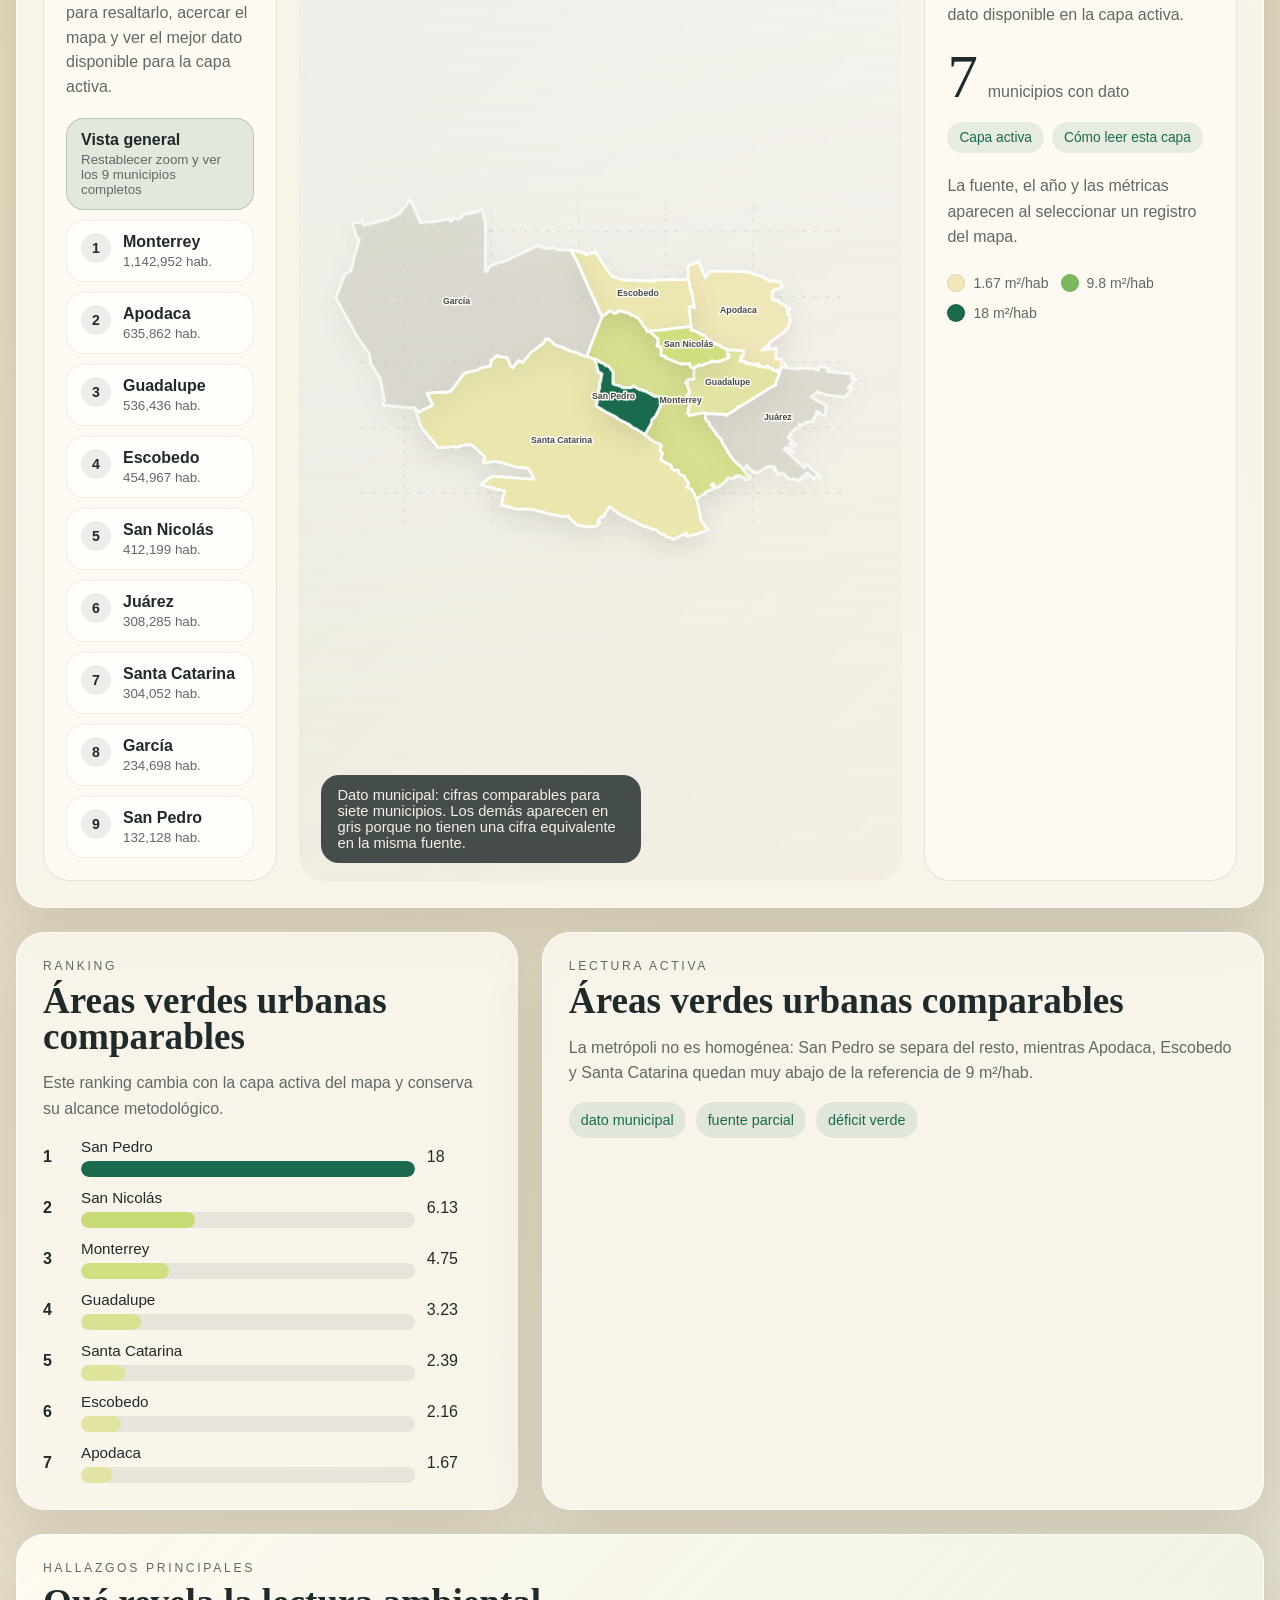
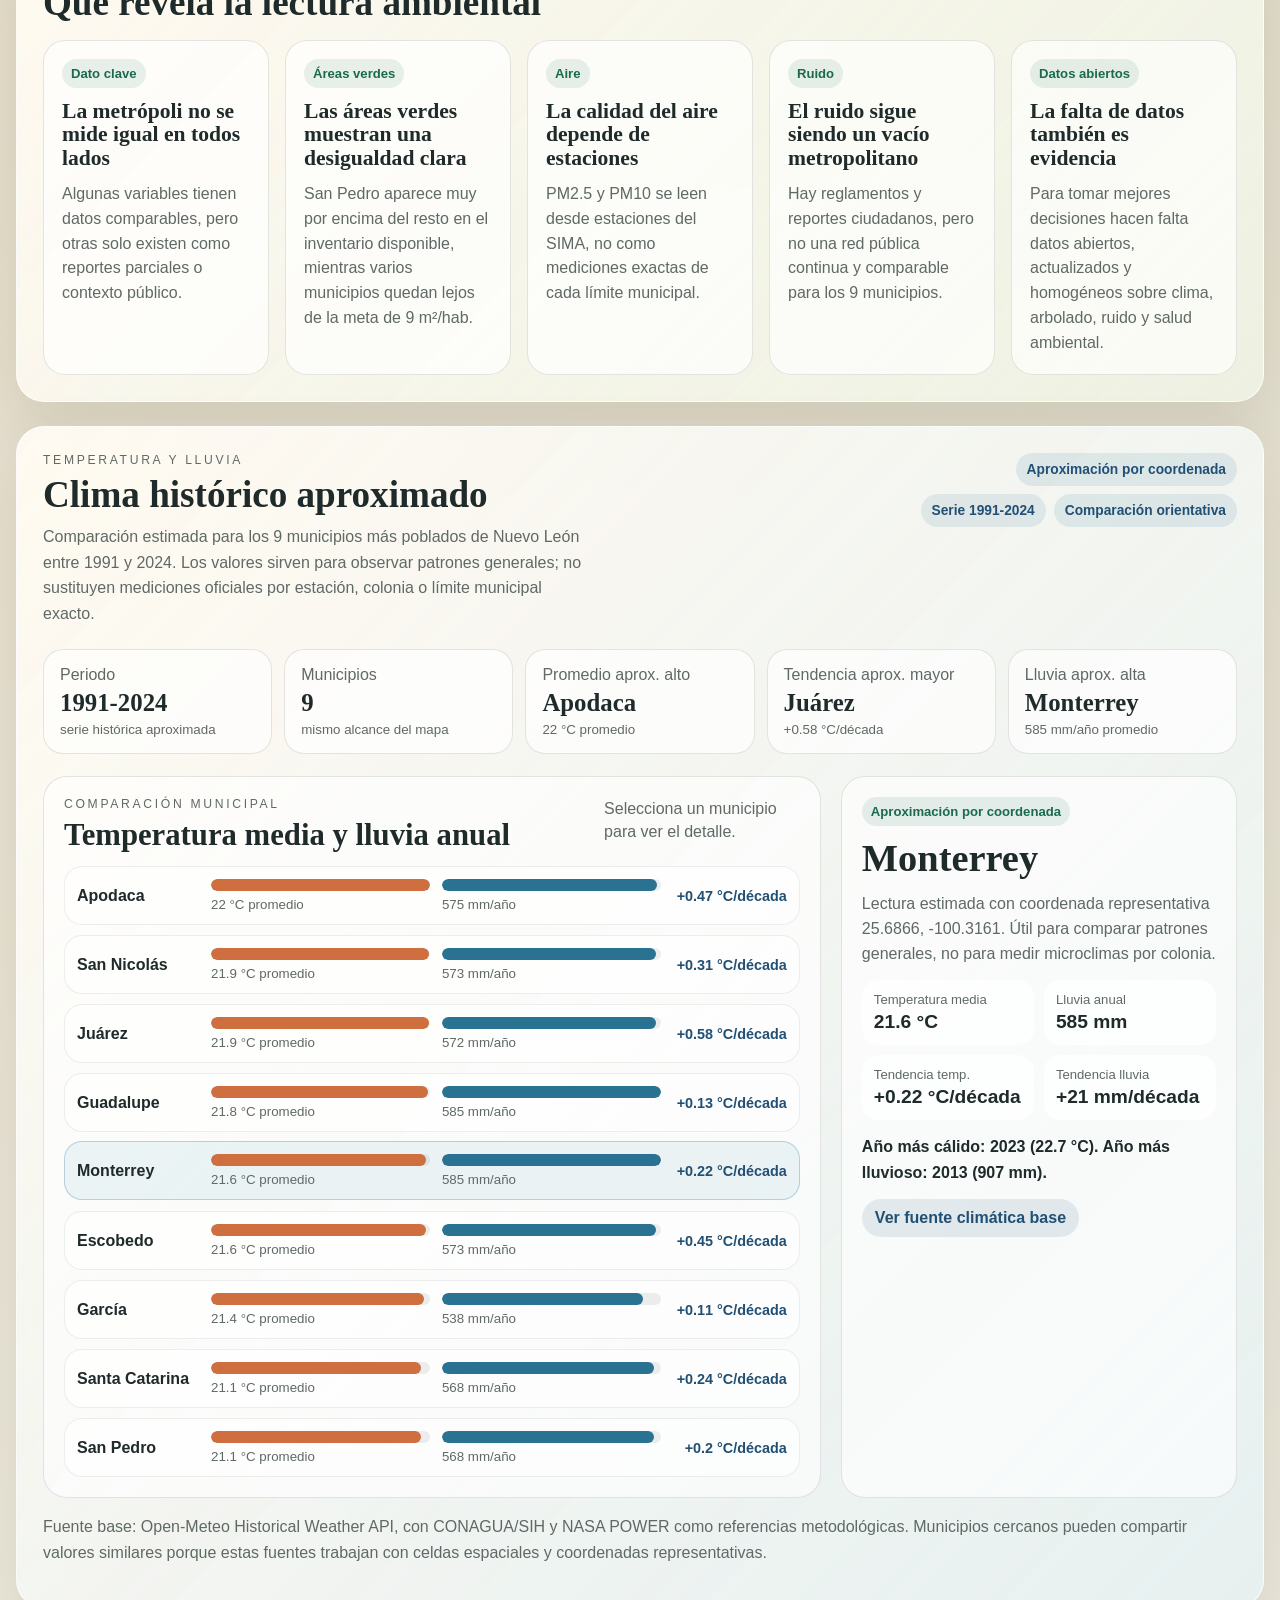
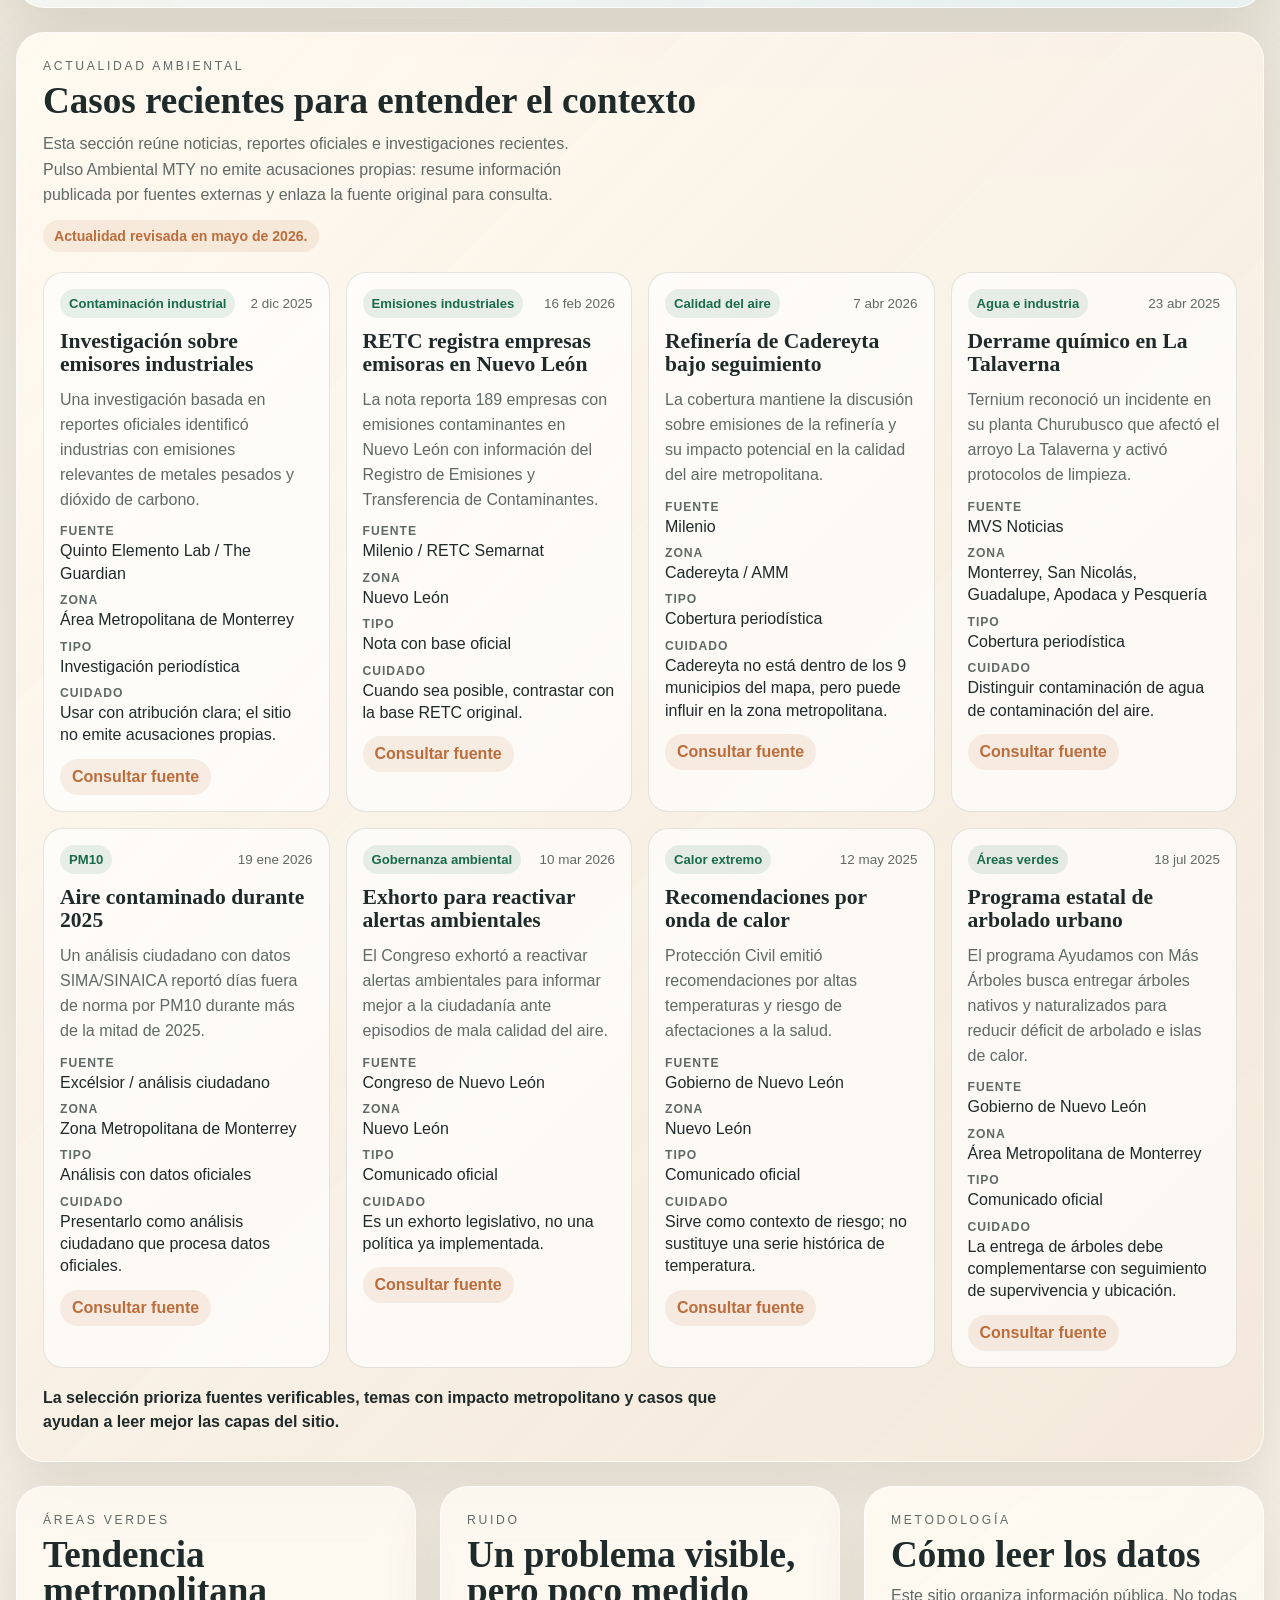
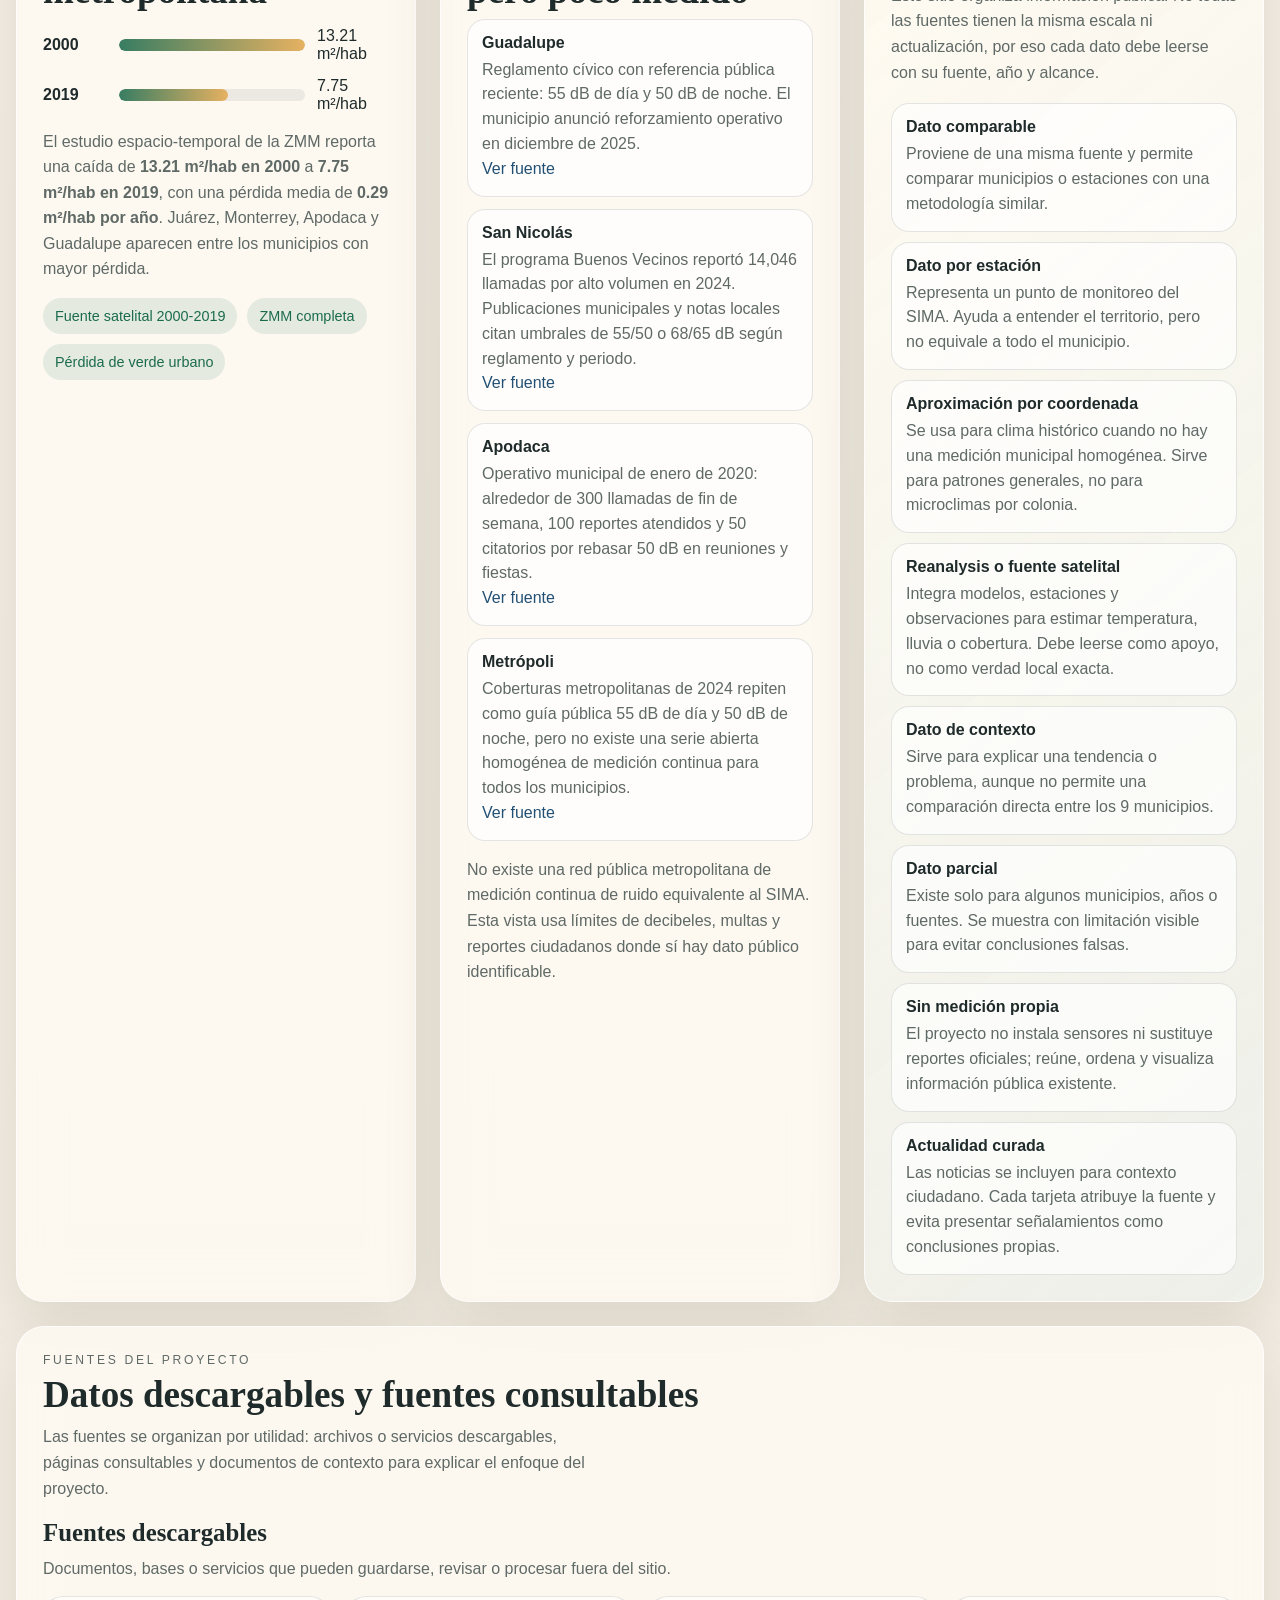
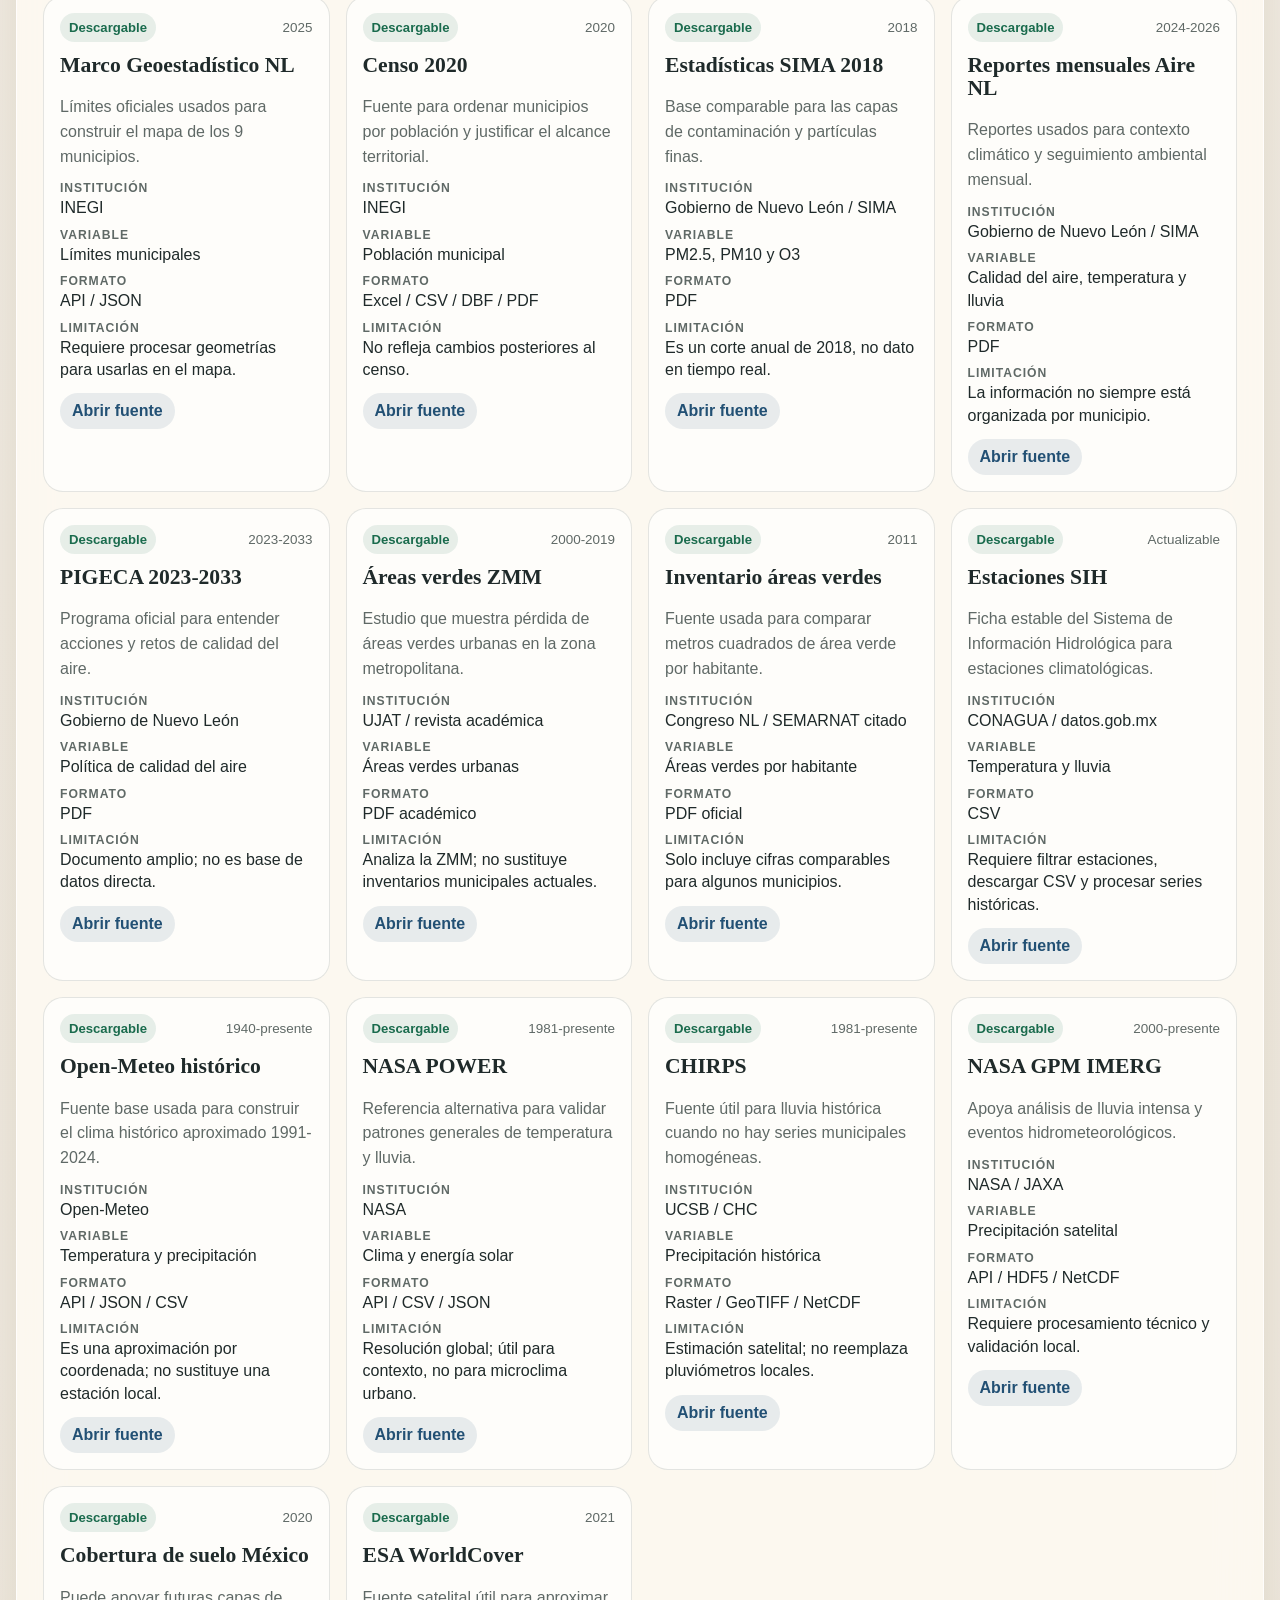
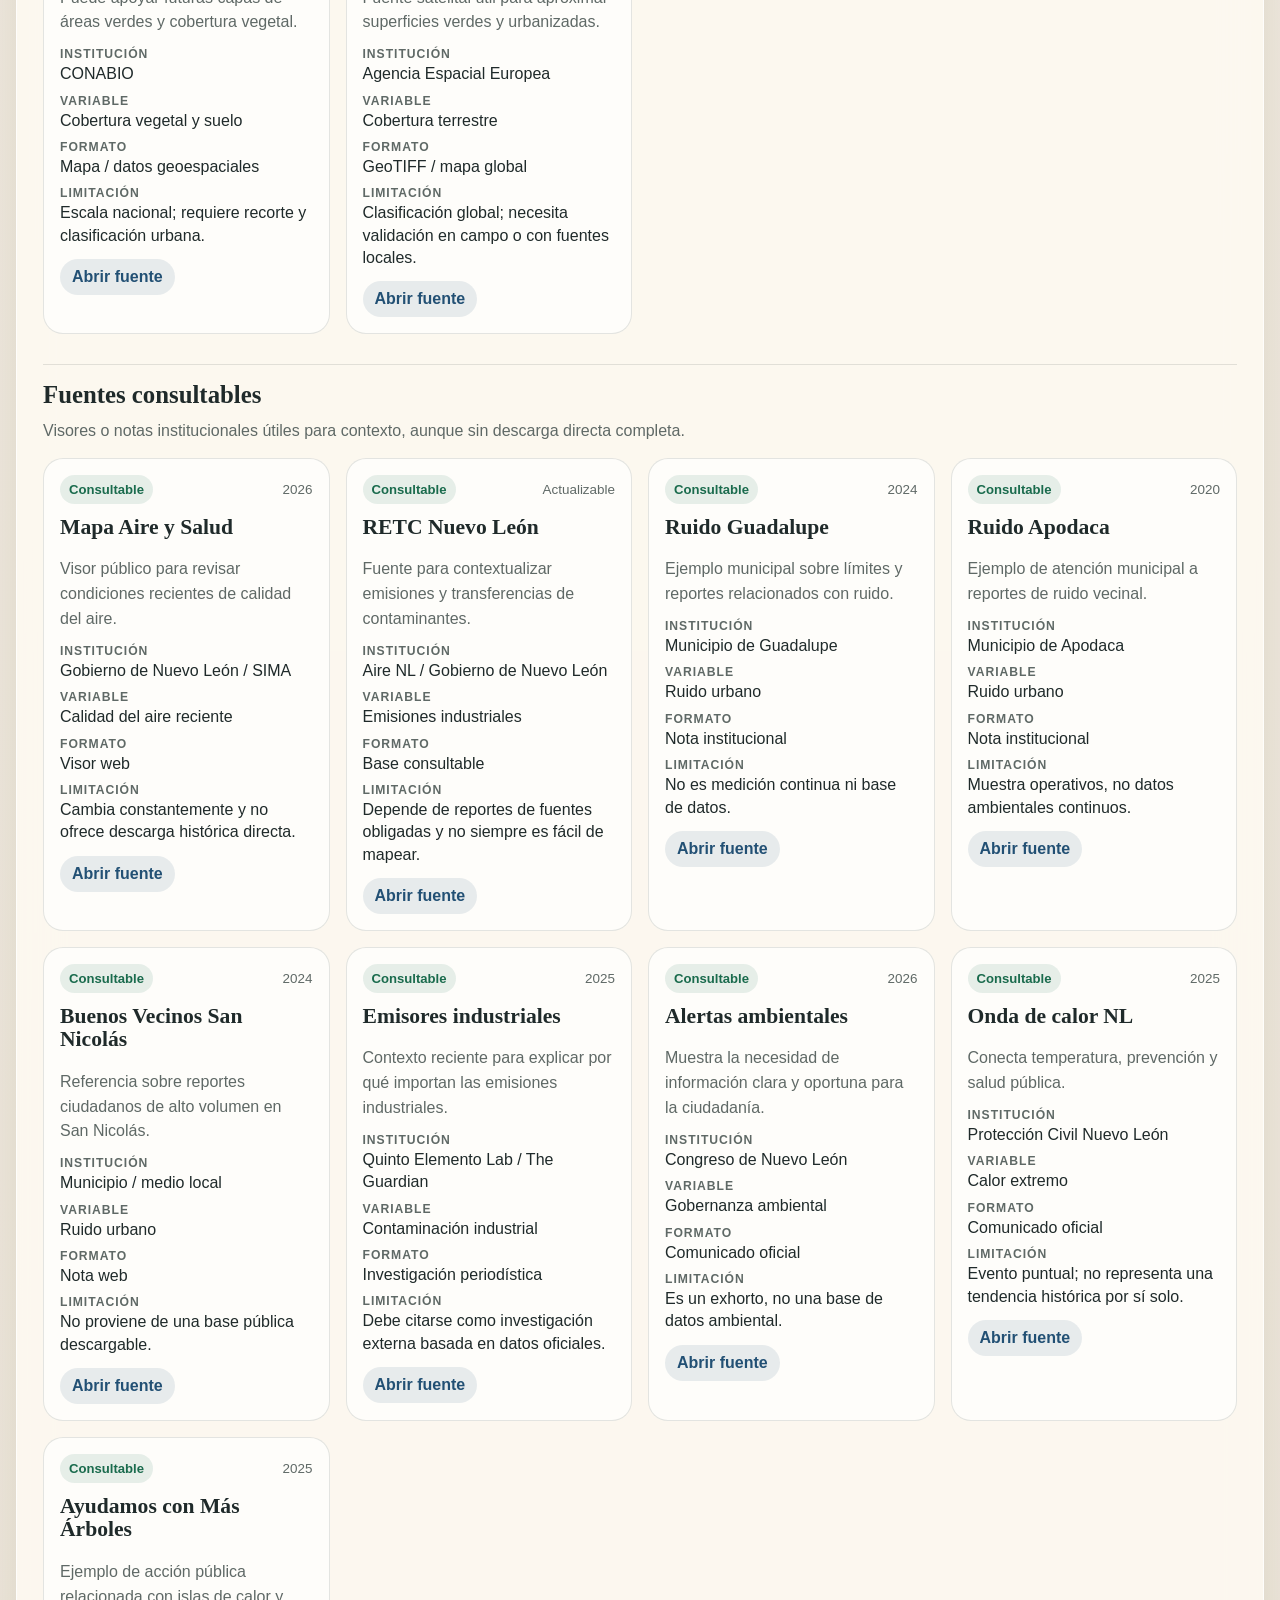
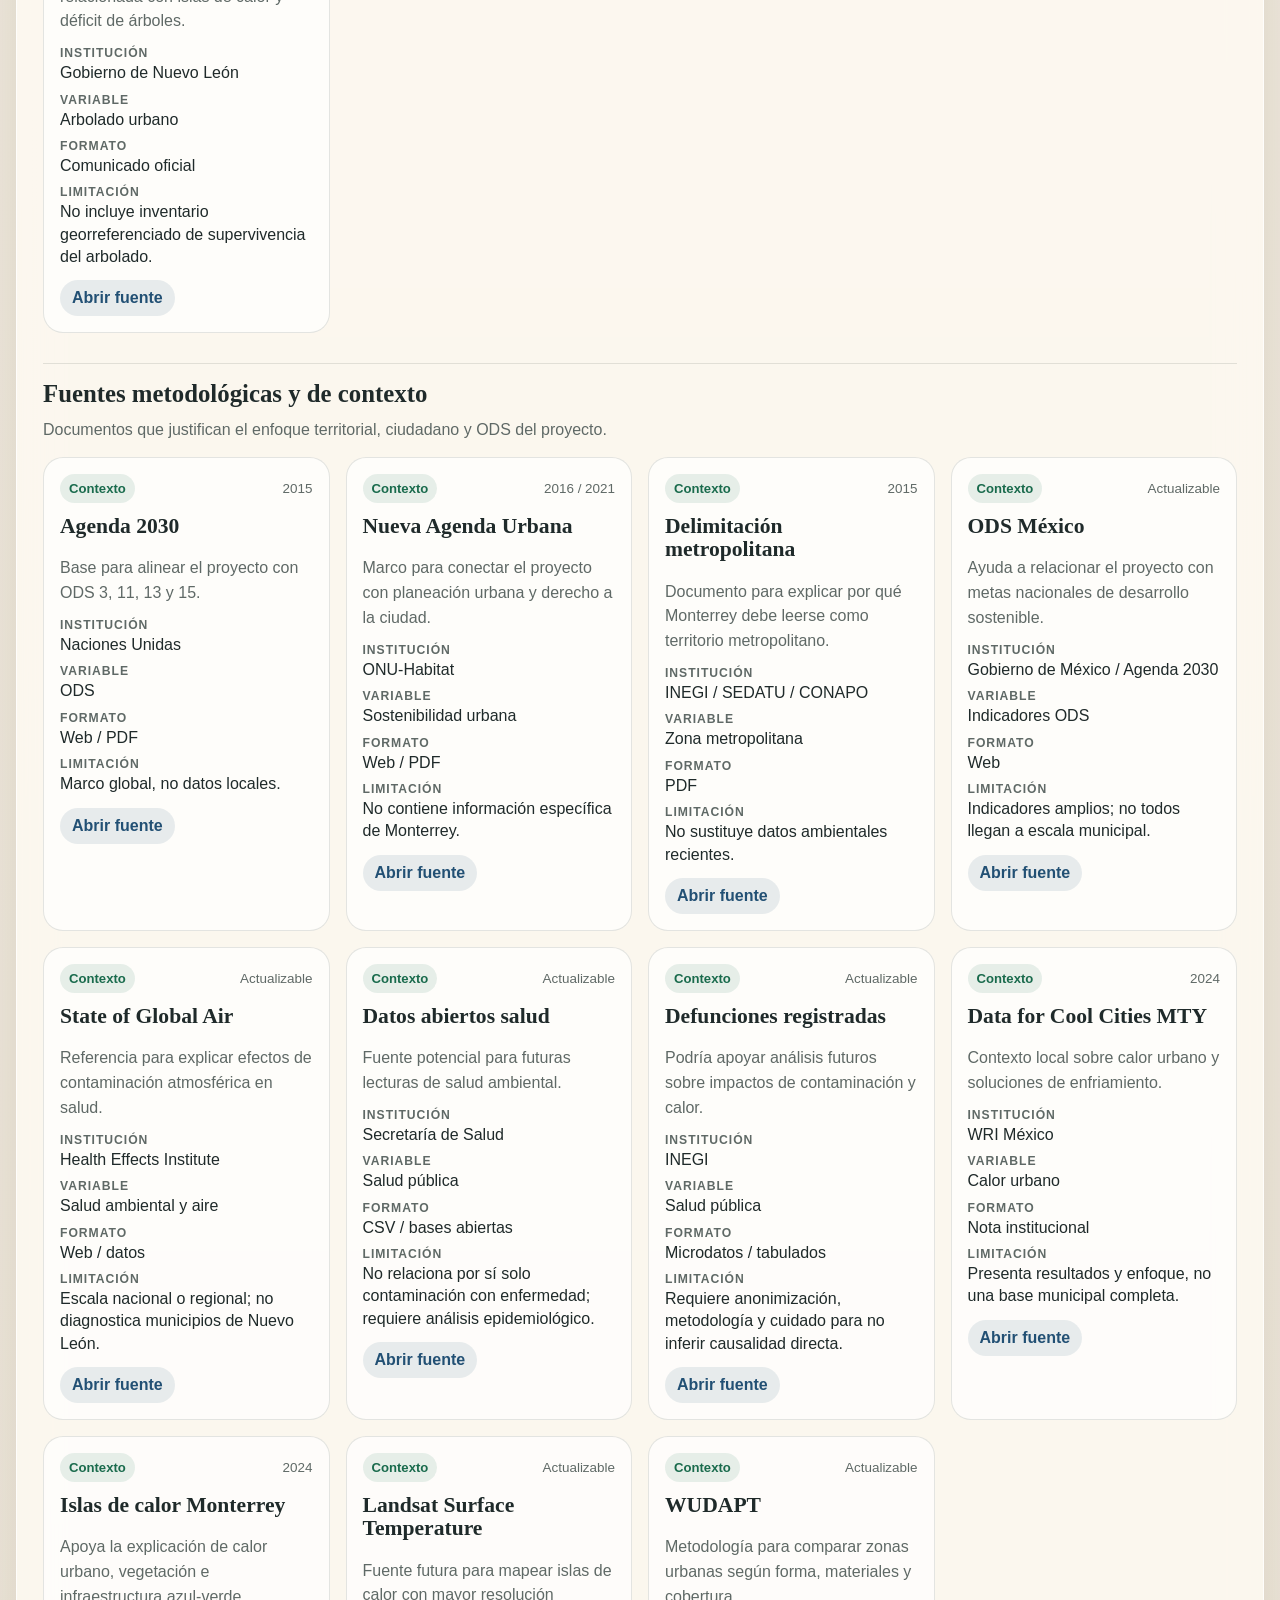
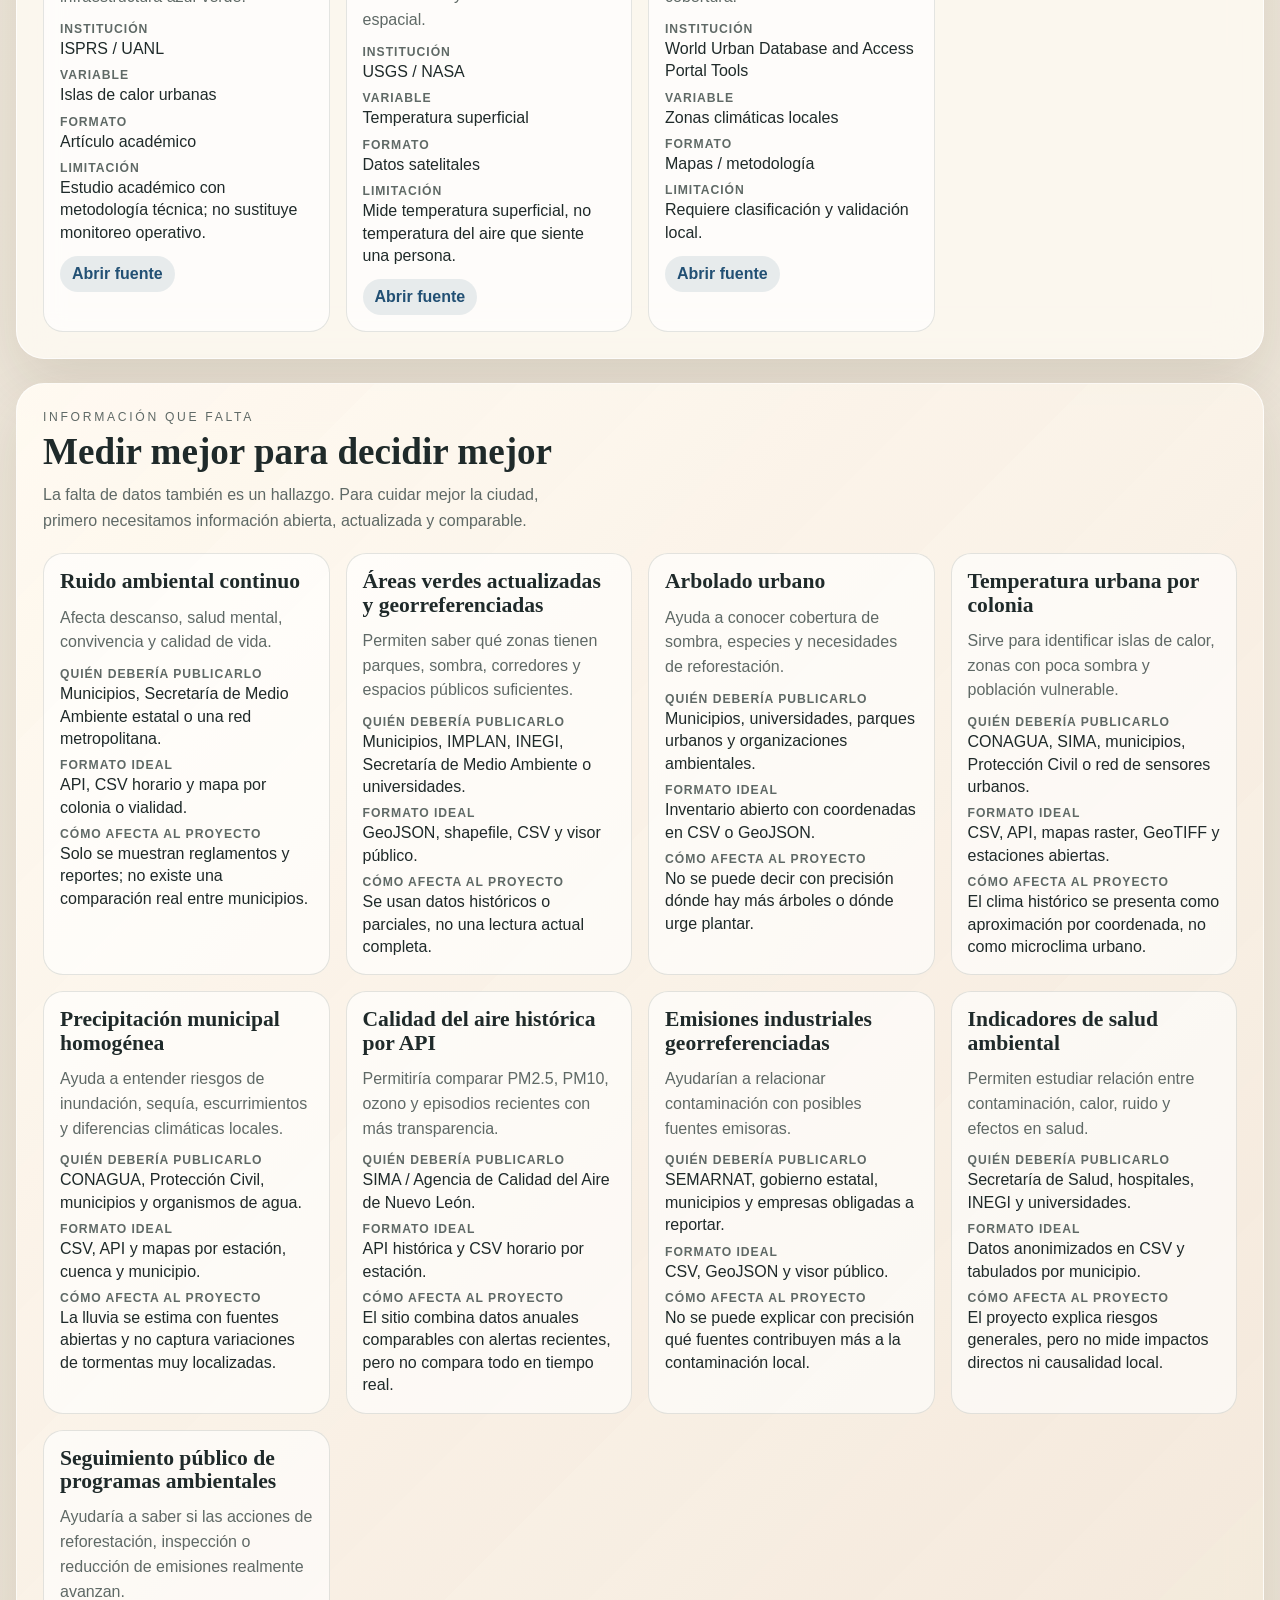
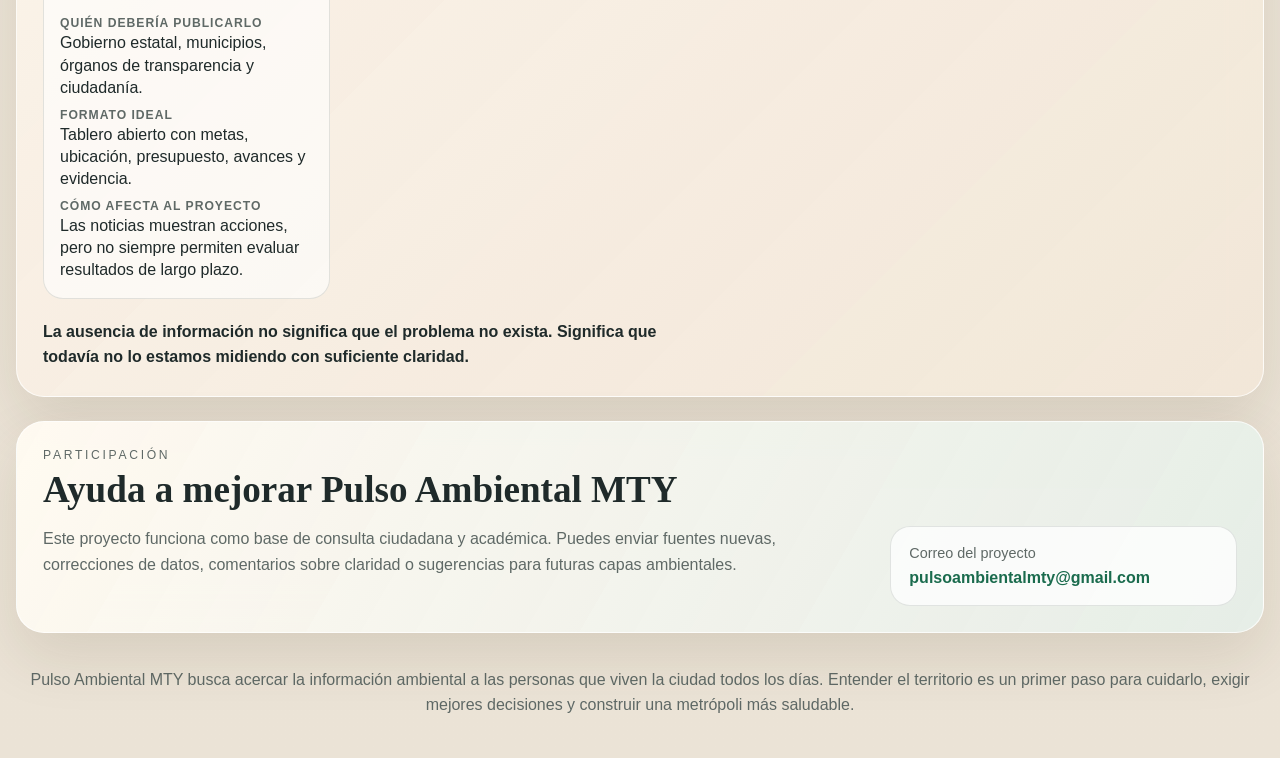
==== commit 31514a14: "Cambios de Revisión Final El hero quedó más directo: Explora el pulso ambiental de Monterrey y su me" ====
--- a/index.html
+++ b/index.html
@@ -26,7 +26,7 @@
       <header class="hero" id="inicio">
         <div class="hero-copy">
           <p class="eyebrow">Pulso Ambiental MTY</p>
-          <h1>Consulta ambiental para el Monterrey metropolitano.</h1>
+          <h1>Explora el pulso ambiental de Monterrey y su metrópoli.</h1>
           <p class="hero-text">
             Consulta y compara información ambiental de los <strong>9 municipios más poblados de
             Nuevo León</strong>. El sitio reúne datos públicos sobre áreas verdes, calidad del aire,
@@ -77,7 +77,7 @@
             <article class="step-card">
               <span>2</span>
               <h3>Cambia la capa</h3>
-              <p>Revisa áreas verdes, contaminación, PM2.5 o alertas recientes de calidad del aire.</p>
+              <p>Revisa áreas verdes, partículas, PM2.5 o alertas recientes de calidad del aire.</p>
             </article>
             <article class="step-card">
               <span>3</span>
@@ -100,7 +100,7 @@
             </div>
             <div class="metric-switcher">
               <button class="metric-chip is-active" data-layer="greenery">Áreas verdes</button>
-              <button class="metric-chip" data-layer="pollution">Contaminación</button>
+              <button class="metric-chip" data-layer="pollution">Presión por partículas</button>
               <button class="metric-chip" data-layer="air">Aire PM2.5</button>
               <button class="metric-chip" data-layer="alerts">Alertas recientes</button>
             </div>
@@ -122,7 +122,7 @@
             <div class="map-frame">
               <svg id="metro-map" viewBox="0 0 780 520" role="img" aria-labelledby="metro-map-title">
                 <title id="metro-map-title">
-                  Mapa estilizado del área metropolitana de Monterrey con municipios y estaciones del SIMA
+                  Mapa de los 9 municipios priorizados con límites derivados de INEGI y estaciones del SIMA
                 </title>
                 <g id="map-viewport">
                   <g class="map-grid">
@@ -165,6 +165,32 @@
           </div>
         </section>
 
+        <section class="insights-grid map-reading-grid" aria-label="Lectura de la capa activa">
+          <article class="card chart-card">
+            <div class="section-heading compact">
+              <div>
+                <p class="section-kicker">Ranking</p>
+                <h2 id="ranking-title">Top metropolitano</h2>
+              </div>
+            </div>
+            <p class="chart-note">
+              Este ranking cambia con la capa activa del mapa y conserva su alcance metodológico.
+            </p>
+            <div class="rank-list" id="rank-list"></div>
+          </article>
+
+          <article class="card narrative-card">
+            <div class="section-heading compact">
+              <div>
+                <p class="section-kicker">Lectura activa</p>
+                <h2 id="story-title">La metrópoli cambia según la capa</h2>
+              </div>
+            </div>
+            <p class="story-copy" id="story-copy"></p>
+            <div class="story-tags" id="story-tags"></div>
+          </article>
+        </section>
+
         <section class="card findings-section" id="hallazgos">
           <div class="section-heading compact">
             <div>
@@ -223,6 +249,7 @@
                 Ambiental MTY no emite acusaciones propias: resume información publicada por
                 fuentes externas y enlaza la fuente original para consulta.
               </p>
+              <p class="news-reviewed">Actualidad revisada en mayo de 2026.</p>
             </div>
           </div>
           <div class="news-grid" id="news-list"></div>
@@ -232,17 +259,7 @@
           </p>
         </section>
 
-        <section class="insights-grid two-card-grid">
-          <article class="card chart-card">
-            <div class="section-heading compact">
-              <div>
-                <p class="section-kicker">Ranking</p>
-                <h2 id="ranking-title">Top metropolitano</h2>
-              </div>
-            </div>
-            <div class="rank-list" id="rank-list"></div>
-          </article>
-
+        <section class="insights-grid secondary-grid">
           <article class="card narrative-card">
             <div class="section-heading compact">
               <div>
@@ -260,12 +277,10 @@
             <div class="story-tags">
               <span class="story-tag">Fuente satelital 2000-2019</span>
               <span class="story-tag">ZMM completa</span>
-              <span class="story-tag">Calidad ambiental en descenso</span>
-            </div>
-          </article>
-        </section>
-
-        <section class="insights-grid secondary-grid">
+              <span class="story-tag">Pérdida de verde urbano</span>
+            </div>
+          </article>
+
           <article class="card chart-card">
             <div class="section-heading compact">
               <div>
@@ -279,17 +294,6 @@
               SIMA. Esta vista usa límites de decibeles, multas y reportes ciudadanos donde sí hay
               dato público identificable.
             </p>
-          </article>
-
-          <article class="card narrative-card">
-            <div class="section-heading compact">
-              <div>
-                <p class="section-kicker">Lectura activa</p>
-                <h2 id="story-title">La metrópoli cambia según la capa</h2>
-              </div>
-            </div>
-            <p class="story-copy" id="story-copy"></p>
-            <div class="story-tags" id="story-tags"></div>
           </article>
 
           <article class="card method-card" id="metodologia">
--- a/styles.css
+++ b/styles.css
@@ -20,6 +20,12 @@
   scroll-behavior: smooth;
 }
 
+header[id],
+section[id],
+article[id] {
+  scroll-margin-top: 108px;
+}
+
 body {
   margin: 0;
   min-height: 100vh;
@@ -594,6 +600,10 @@
   gap: 12px;
 }
 
+.detail-bars .chart-note {
+  margin: 0;
+}
+
 .metric-row {
   display: grid;
   grid-template-columns: 110px minmax(0, 1fr) 68px;
@@ -735,6 +745,10 @@
 }
 
 .two-card-grid {
+  grid-template-columns: minmax(0, 0.82fr) minmax(0, 1.18fr);
+}
+
+.map-reading-grid {
   grid-template-columns: minmax(0, 0.82fr) minmax(0, 1.18fr);
 }
 
@@ -1036,6 +1050,17 @@
   margin: 0;
   color: var(--muted);
   line-height: 1.55;
+}
+
+.news-reviewed {
+  width: fit-content;
+  margin: 12px 0 0;
+  padding: 8px 11px;
+  border-radius: 999px;
+  background: rgba(188, 109, 60, 0.11);
+  color: var(--soil);
+  font-size: 0.88rem;
+  font-weight: 800;
 }
 
 .news-meta {
@@ -1287,6 +1312,12 @@
 }
 
 @media (max-width: 700px) {
+  header[id],
+  section[id],
+  article[id] {
+    scroll-margin-top: 24px;
+  }
+
   .page-shell {
     width: min(100% - 20px, 1260px);
     padding-top: 18px;
@@ -1303,11 +1334,17 @@
   }
 
   .nav-links {
-    justify-content: center;
+    display: grid;
+    grid-template-columns: repeat(3, minmax(0, 1fr));
+    gap: 4px;
+    width: 100%;
+    min-width: 0;
   }
 
   .nav-links a {
+    padding: 7px 8px;
     font-size: 0.84rem;
+    text-align: center;
   }
 
   h1 {
